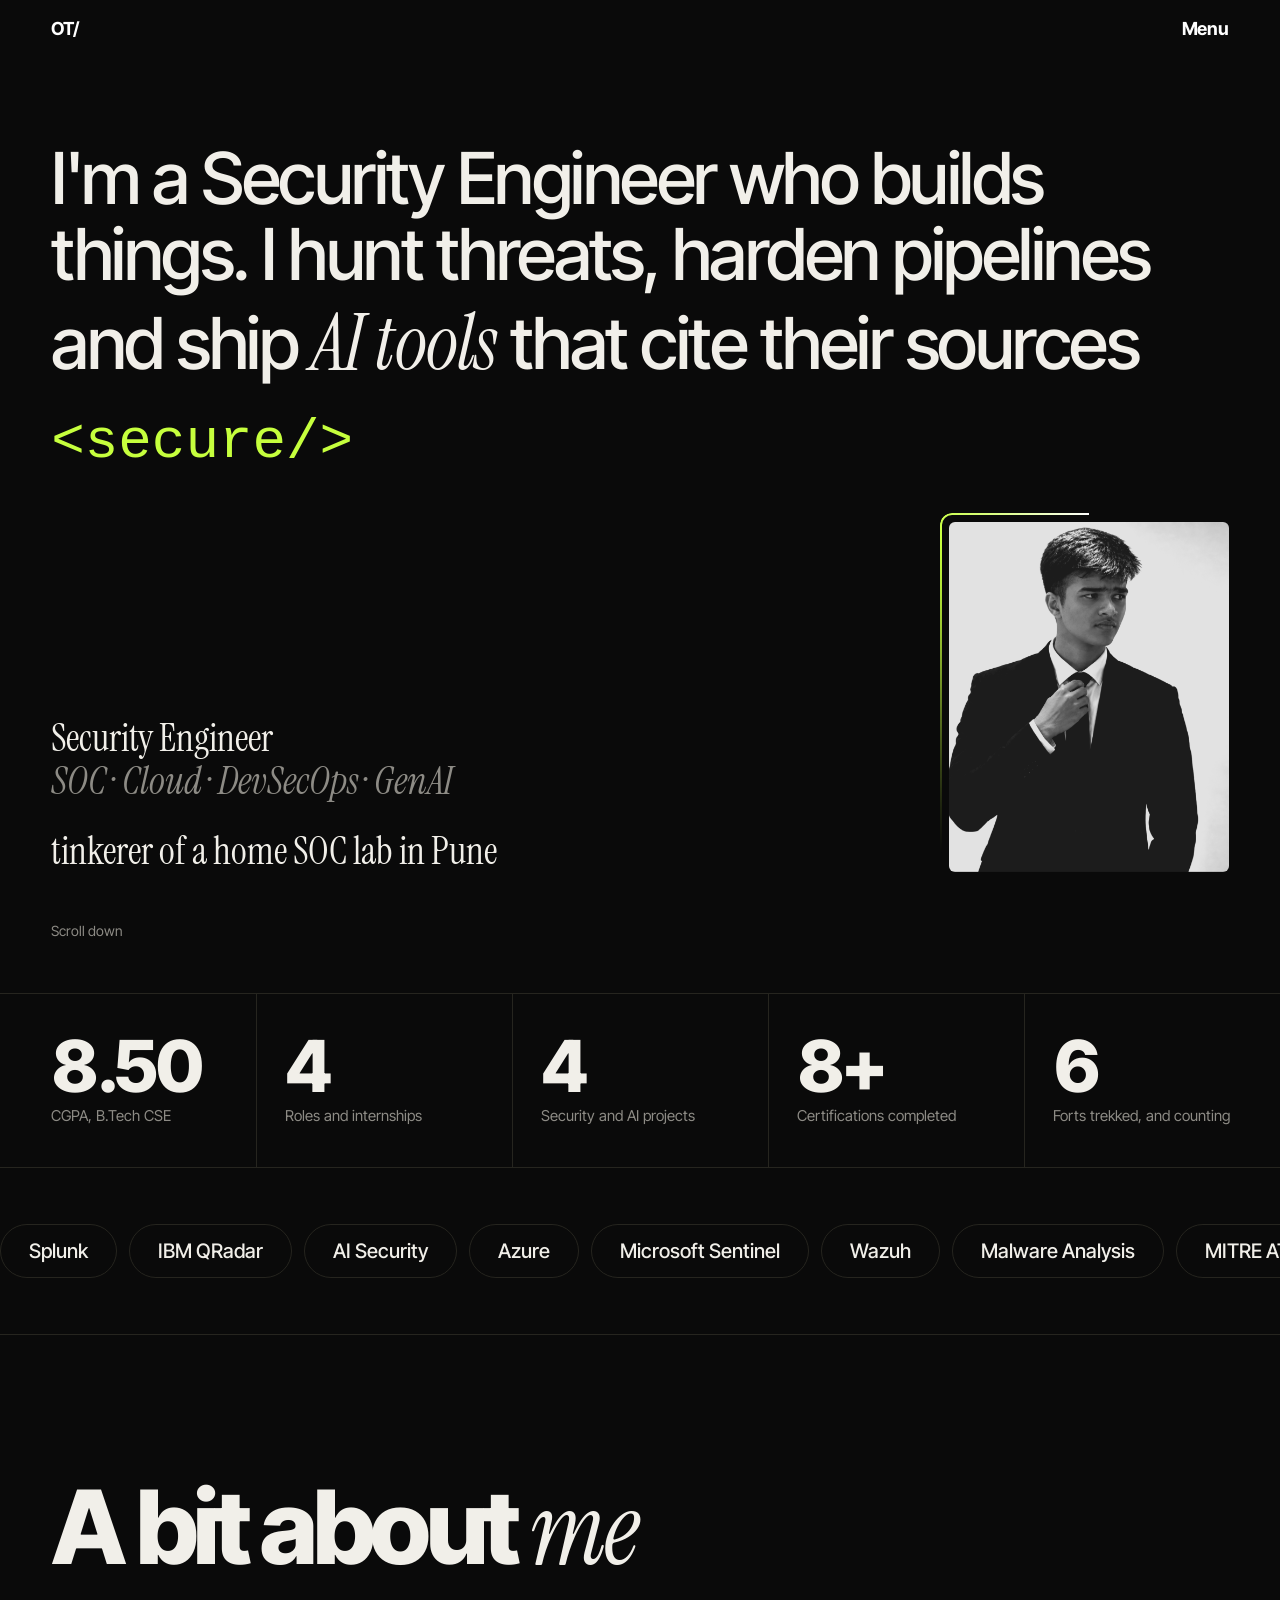
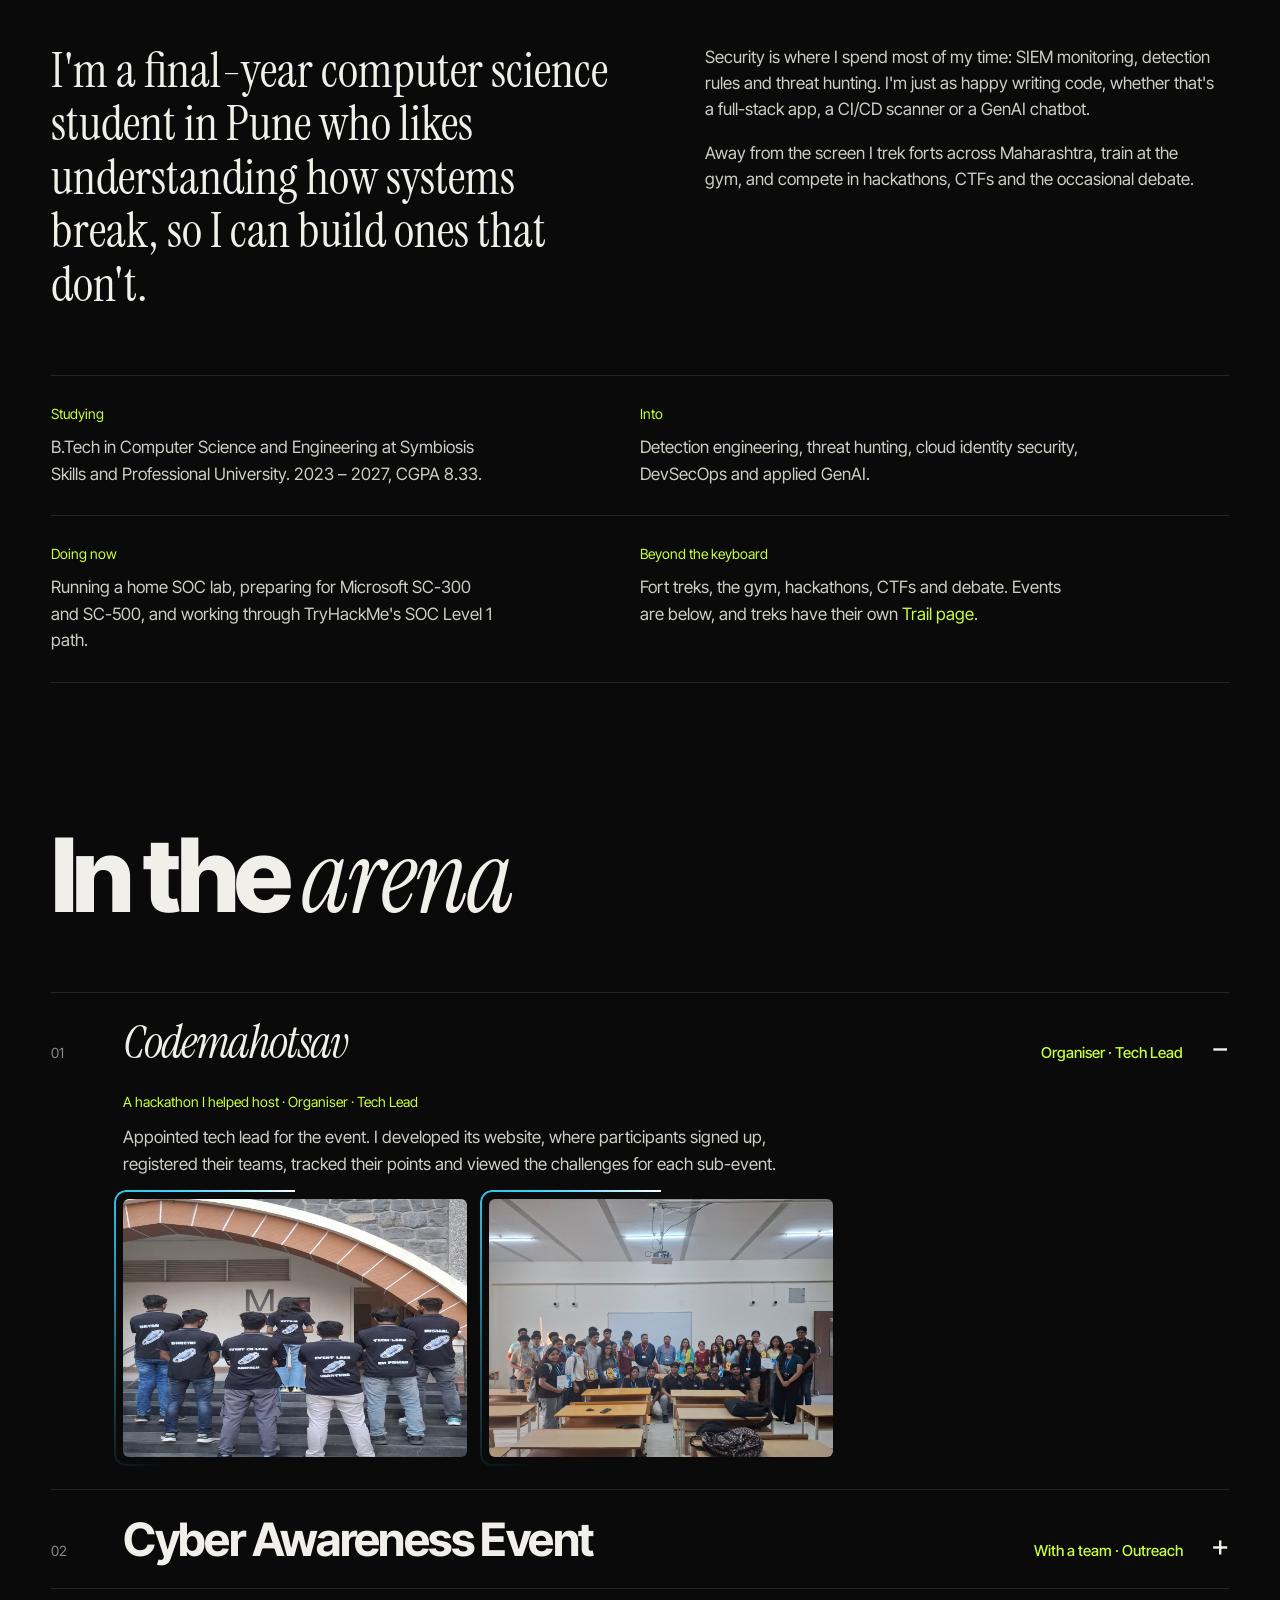
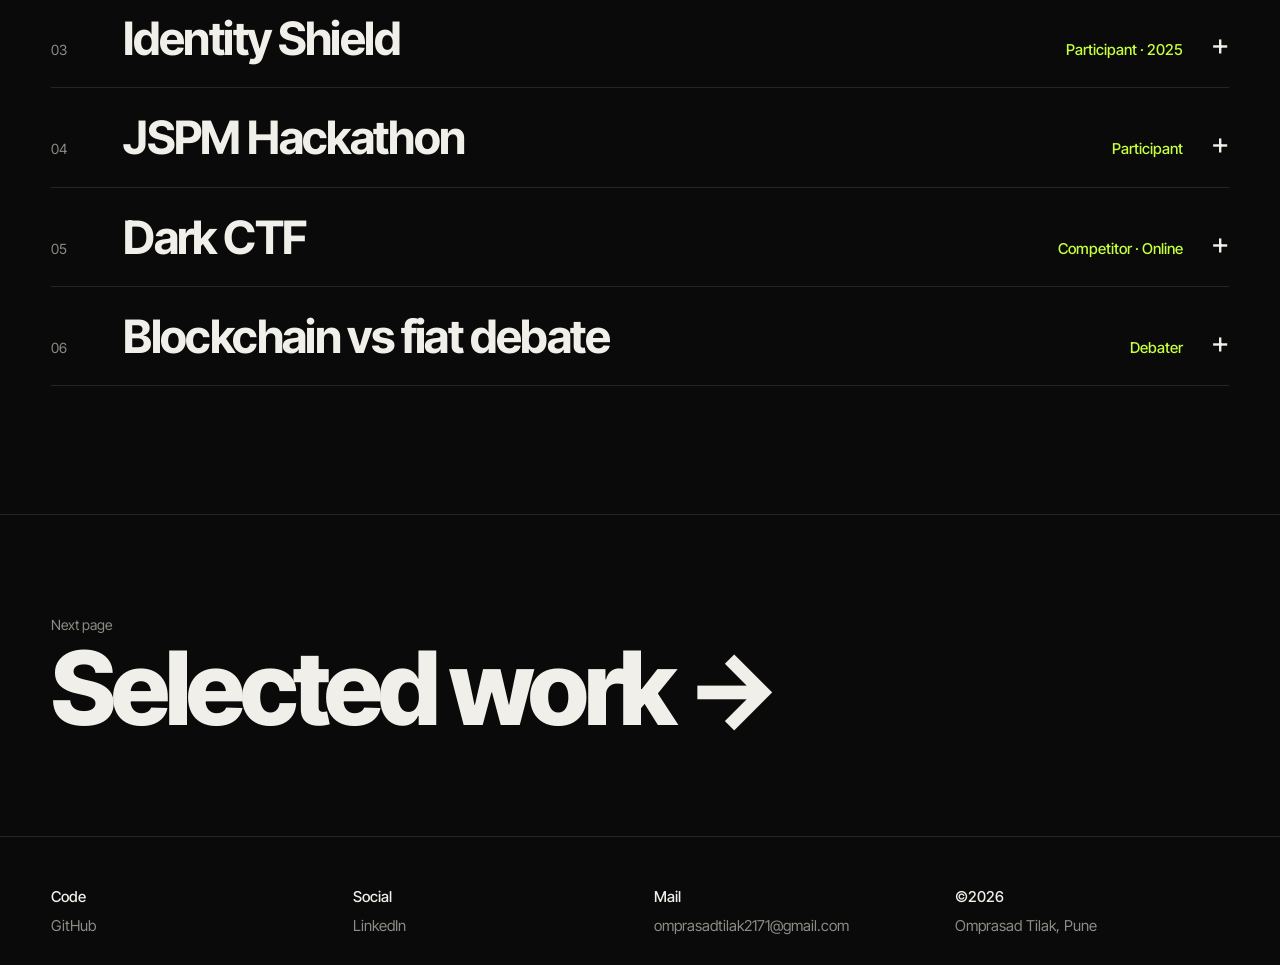
==== index.html @ 8a8e8bef "portfolio" ====
<!DOCTYPE html>
<html lang="en">
<head>
<meta charset="utf-8">
<meta name="viewport" content="width=device-width, initial-scale=1, viewport-fit=cover">
<meta name="theme-color" content="#0a0a0a">
<meta name="description" content="Portfolio of Omprasad Tilak, cybersecurity analyst across SOC, cloud security, DevSecOps and applied AI.">
<title>Omprasad Tilak | Cybersecurity Analyst</title>
<link rel="preconnect" href="https://fonts.googleapis.com">
<link rel="preconnect" href="https://fonts.gstatic.com" crossorigin>
<link href="https://fonts.googleapis.com/css2?family=Inter+Tight:wght@400;500;700;800&family=Instrument+Serif:ital@0;1&display=swap" rel="stylesheet">
<link rel="stylesheet" href="style.css">
<script>(function(){var r=false,s=false;try{var n=performance.getEntriesByType('navigation')[0];r=n?n.type==='reload':!!(performance.navigation&&performance.navigation.type===1)}catch(e){}try{s=sessionStorage.getItem('pre')==='1'}catch(e){}var home=/(^|\/)(index\.html)?$/.test(location.pathname);if(r||(home&&!s))document.documentElement.className+=' show-pre pre-lock'})();</script>
<script>(function(){var d=document.documentElement;if(d.classList.contains('show-pre'))return;try{var n=performance.getEntriesByType('navigation')[0];if(n&&n.type==='navigate')d.className+=' show-pt'}catch(e){}})();</script>
<script>(function(){try{var f=sessionStorage.getItem('intro');sessionStorage.removeItem('intro');if(f==='1'&&document.documentElement.className.indexOf('show-pre')<0&&!matchMedia('(prefers-reduced-motion: reduce)').matches)document.documentElement.className+=' show-intro'}catch(e){}})();</script>
</head>
<body>
<div id="intro" aria-hidden="true"><span>About</span></div>
<div id="pre" aria-hidden="true"><span>Loading portfolio</span><b id="pn">0%</b></div>
<div id="pt" aria-hidden="true"><span style="font-size:min(24vw,330px)">Home</span></div>
<header class="bar">
  <a href="index.html" aria-label="Home">OT/</a>
  <button id="mb" aria-expanded="false" aria-controls="menu">Menu</button>
</header>

<div id="menu" role="dialog" aria-label="Menu">
  <div class="top"><span>/ menu</span><button id="mc">Close</button></div>
  <nav><a href="index.html" aria-current="page">About</a><a href="work.html">Work</a><a href="experience.html">Experience</a><a href="trail.html">Trail</a><a href="certifications.html">Credentials</a><a href="certifications.html#contact">Contact</a></nav>
  <div class="cn">
    <a href="https://in.linkedin.com/in/omprasad-tilak-69430b297" target="_blank" rel="noopener"><small>01</small>LinkedIn</a>
    <a href="https://github.com/omeetilak" target="_blank" rel="noopener"><small>02</small>GitHub</a>
    <a href="mailto:omprasadtilak2171@gmail.com"><small>03</small>Email</a>
  </div>
</div>

<main id="top">
<div class="hero">
    <h1>I'm a Security Engineer who builds things. I hunt threats, harden pipelines and ship <em>AI tools</em> that cite their sources <span class="tag">&lt;secure/&gt;</span></h1>
    <div class="row">
      <div>
        <p>Security Engineer<br><i>SOC · Cloud · DevSecOps · GenAI</i></p>
        <p style="margin-top:28px">tinkerer of a home SOC lab in Pune</p>
      </div>
      <!-- YOUR PHOTO: save as images/portrait.jpg -->
      <div class="ring"><div class="slot portrait" data-hint="Add images/portrait.jpg"><img src="images/portrait.png" alt="Portrait of Omprasad Tilak" onerror="this.remove()"></div></div>
    </div>
    <span class="scroll">Scroll down</span>
  </div>

  <div class="stats">
    <div class="stat"><b data-n="8.5" data-d="2">0</b><span>CGPA, B.Tech CSE</span></div>
    <div class="stat"><b data-n="4">0</b><span>Roles and internships</span></div>
    <div class="stat"><b data-n="4">0</b><span>Security and AI projects</span></div>
    <div class="stat"><b data-n="8" data-s="+">0</b><span>Certifications completed</span></div>
    <div class="stat"><b data-n="6">0</b><span>Forts trekked, and counting</span></div>
  </div>

  <div class="tools" aria-label="Tools I use">
    <div class="track" id="track">
      <span>Splunk</span><span>IBM QRadar</span><span>AI Security</span><span>Azure</span><span>Microsoft Sentinel</span><span>Wazuh</span><span>Malware Analysis</span><span>MITRE ATT&amp;CK</span><span>Wireshark</span><span>Burp Suite</span><span>Docker</span><span>GitHub Actions</span><span>Semgrep</span><span>Trivy</span><span>Entra ID</span><span>Python</span><span>LangChain</span><span>Gemini API</span>
    </div>
  </div>

  <section id="about">
    <div class="sh"><h2>A bit about <i>me</i></h2></div>
    <div class="ab">
      <p class="big">I'm a final-year computer science student in Pune who likes understanding how systems break, so I can build ones that don't.</p>
      <div class="txt">
        <p>Security is where I spend most of my time: SIEM monitoring, detection rules and threat hunting. I'm just as happy writing code, whether that's a full-stack app, a CI/CD scanner or a GenAI chatbot.</p>
        <p>Away from the screen I trek forts across Maharashtra, train at the gym, and compete in hackathons, CTFs and the occasional debate.</p>
      </div>
    </div>
    <div class="facts">
      <div><small>Studying</small><p>B.Tech in Computer Science and Engineering at Symbiosis Skills and Professional University. 2023 – 2027, CGPA 8.33.</p></div>
      <div><small>Into</small><p>Detection engineering, threat hunting, cloud identity security, DevSecOps and applied GenAI.</p></div>
      <div><small>Doing now</small><p>Running a home SOC lab, preparing for Microsoft SC-300 and SC-500, and working through TryHackMe's SOC Level 1 path.</p></div>
      <div><small>Beyond the keyboard</small><p>Fort treks, the gym, hackathons, CTFs and debate. Events are below, and treks have their own <a href="trail.html" style="color:var(--acc)">Trail page</a>.</p></div>
    </div>
  </section>

  <section id="arena" style="padding-top:0">
    <div class="sh"><h2>In the <i>arena</i></h2></div>
    <div class="arena">
      <details open>
        <summary><span class="n">01</span><span class="t">Codemahotsav</span><span class="r">Organiser · Tech Lead</span><span class="pm"></span></summary>
        <div class="body"><div class="when">A hackathon I helped host · Organiser · Tech Lead</div><p>Appointed tech lead for the event. I developed its website, where participants signed up, registered their teams, tracked their points and viewed the challenges for each sub-event.</p>
          <!-- Add your photos as images/codemahotsav-1.jpg and images/codemahotsav-2.jpg. Delete a slot you don't need. -->
          <div class="gal">
            <div class="slot" data-hint="Add images/codemahotsav-1.jpg"><img src="images/codemahotsav-1.jpeg" alt="Codemahotsav photo 1" onerror="this.remove()"></div>
            <div class="slot" data-hint="Add images/codemahotsav-2.jpg"><img src="images/codemahotsav-2.jpeg" alt="Codemahotsav photo 2" onerror="this.remove()"></div>
          </div>
        </div>
      </details>
      <details>
        <summary><span class="n">02</span><span class="t">Cyber Awareness Event</span><span class="r">With a team · Outreach</span><span class="pm"></span></summary>
        <div class="body"><div class="when">SNBP High School, PCMC · With a team · Outreach</div><p>Together with a team, I ran a cyber awareness event for students at SNBP High School in Pimpri-Chinchwad, taking cybersecurity awareness to a school audience.</p>
          <!-- Add your photos as images/cyber-awareness-1.jpg and images/cyber-awareness-2.jpg. Delete a slot you don't need. -->
          <div class="gal">
            <div class="slot" data-hint="Add images/cyber-awareness-1.jpg"><img src="images/cyber-awareness1.jpeg" alt="Cyber Awareness Event photo 1" onerror="this.remove()"></div>
            <div class="slot" data-hint="Add images/cyber-awareness-2.jpg"><img src="images/cyber-awareness2.jpeg" alt="Cyber Awareness Event photo 2" onerror="this.remove()"></div>
          </div>
        </div>
      </details>
      <details>
        <summary><span class="n">03</span><span class="t">Identity Shield</span><span class="r">Participant · 2025</span><span class="pm"></span></summary>
        <div class="body"><div class="when">Hackathon by miniOrange · Participant · 2025</div><p>Took part with my CI/CD Pipeline Security Tool, which was selected for the event.</p>
          <!-- Add your photos as images/identity-shield-1.jpg and images/identity-shield-2.jpg. Delete a slot you don't need. -->
          <div class="gal">
            <div class="slot" data-hint="Add images/identity-shield-1.jpg"><img src="images/identity-shield-1.jpeg" alt="Identity Shield photo 1" onerror="this.remove()"></div>
            <div class="slot" data-hint="Add images/identity-shield-2.jpg"><img src="images/identity-shield-2.jpeg" alt="Identity Shield photo 2" onerror="this.remove()"></div>
          </div>
        </div>
      </details>
      <details>
        <summary><span class="n">04</span><span class="t">JSPM Hackathon</span><span class="r">Participant</span><span class="pm"></span></summary>
        <div class="body"><div class="when">Team build · Participant</div><p>Built and pitched a working solution under time pressure alongside other teams.</p>
          <!-- Add your photos as images/jspm-1.jpg and images/jspm-2.jpg. Delete a slot you don't need. -->
          <div class="gal">
            <div class="slot" data-hint="Add images/jspm-1.jpg"><img src="images/jspm-1.jpeg" alt="JSPM Hackathon photo 1" onerror="this.remove()"></div>
            <div class="slot" data-hint="Add images/jspm-2.jpg"><img src="images/jspm-2.jpeg" alt="JSPM Hackathon photo 2" onerror="this.remove()"></div>
          </div>
        </div>
      </details>
      <details>
        <summary><span class="n">05</span><span class="t">Dark CTF</span><span class="r">Competitor · Online</span><span class="pm"></span></summary>
        <div class="body"><div class="when">And other online CTFs · Competitor · Online</div><p>Capture-the-flag practice that sharpens the same instincts I use in the SOC: reading evidence, forming a hypothesis, proving it.</p>
          <!-- Add your photos as images/dark-ctf-1.jpg and images/dark-ctf-2.jpg. Delete a slot you don't need. -->
          <div class="gal">
            <div class="slot" data-hint="Add images/dark-ctf-1.jpg"><img src="images/dark-ctf-1.jfif" alt="Dark CTF photo 1" onerror="this.remove()"></div>
            <div class="slot" data-hint="Add images/dark-ctf-2.jpg"><img src="images/dark-ctf-2.png" alt="Dark CTF photo 2" onerror="this.remove()"></div>
          </div>
        </div>
      </details>
      <details>
        <summary><span class="n">06</span><span class="t">Blockchain vs fiat debate</span><span class="r">Debater</span><span class="pm"></span></summary>
        <div class="body"><div class="when">Debate competition · Debater</div><p>Argued the case on blockchain-based currency against fiat, which meant digging into how trust, control and security work in both systems.</p>
          <!-- Add your photos as images/debate-1.jpg and images/debate-2.jpg. Delete a slot you don't need. -->
          <div class="gal">
            <div class="slot" data-hint="Add images/debate-1.jpg"><img src="images/debate-1.jpeg" alt="Blockchain vs fiat debate photo 1" onerror="this.remove()"></div>
            <div class="slot" data-hint="Add images/debate-2.jpg"><img src="images/debate-2.jpeg" alt="Blockchain vs fiat debate photo 2" onerror="this.remove()"></div>
          </div>
        </div>
      </details>
    </div>
  </section>
  <a class="next" href="work.html"><small>Next page</small><b>Selected work &rarr;</b></a>
</main>

<footer>
  <div><b>Code</b><a href="https://github.com/omeetilak" target="_blank" rel="noopener">GitHub</a></div>
  <div><b>Social</b><a href="https://in.linkedin.com/in/omprasad-tilak-69430b297" target="_blank" rel="noopener">LinkedIn</a></div>
  <div><b>Mail</b><a href="mailto:omprasadtilak2171@gmail.com">omprasadtilak2171@gmail.com</a></div>
  <div><b>&copy;2026</b>Omprasad Tilak, Pune</div>
</footer>
<script src="main.js"></script>
</body>
</html>
---- style.css ----
:root{color-scheme:dark;--bg:#0a0a0a;--fg:#f1efe9;--mute:#8d8b85;--line:#26251f;--acc:#c6ff3d;
--sans:'Inter Tight',system-ui,sans-serif;--serif:'Instrument Serif',Georgia,serif;--pad:clamp(20px,4vw,56px)}
*{box-sizing:border-box;margin:0;padding:0}
html{scroll-behavior:smooth}
body{background:var(--bg);color:var(--fg);font:400 17px/1.55 var(--sans);-webkit-font-smoothing:antialiased;overflow-x:hidden}
a{color:inherit;text-decoration:none}
a:focus-visible,button:focus-visible,summary:focus-visible{outline:2px solid var(--acc);outline-offset:4px}
::selection{background:var(--acc);color:#0a0a0a}
body.lock{overflow:hidden}
/* preloader: the one orchestrated moment */
#pre{position:fixed;inset:0;z-index:100;background:var(--bg);display:flex;align-items:flex-end;justify-content:space-between;padding:var(--pad);transition:transform .9s cubic-bezier(.76,0,.24,1)}
#pre.done{transform:translateY(-100%)}
#pre b{font:800 clamp(80px,22vw,260px)/.8 var(--sans);letter-spacing:-.06em}
#pre span{color:var(--mute)}
/* top bar + menu */
.bar{position:fixed;top:0;left:0;right:0;z-index:50;display:flex;justify-content:space-between;align-items:center;padding:calc(env(safe-area-inset-top,0px) + 18px) var(--pad) 18px;mix-blend-mode:difference;color:#fff}
.bar a,.bar button{font:700 18px var(--sans);letter-spacing:-.01em;background:none;border:0;color:inherit;cursor:pointer}
#menu{position:fixed;inset:0;z-index:60;background:var(--acc);color:#0a0a0a;padding:calc(env(safe-area-inset-top,0px) + 18px) var(--pad) var(--pad);display:flex;flex-direction:column;justify-content:space-between;transform:translateY(-100%);transition:transform .6s cubic-bezier(.76,0,.24,1);visibility:hidden}
#menu.open{transform:none;visibility:visible}
#menu .top{display:flex;justify-content:space-between;font:700 18px var(--sans)}
#menu button{font:inherit;background:none;border:0;color:inherit;cursor:pointer}
#menu nav a{display:block;font:800 clamp(40px,9vh,130px)/.98 var(--sans);letter-spacing:-.045em}
#menu nav a:hover{font-family:var(--serif);font-style:italic;font-weight:400}
#menu .cn{display:grid;grid-template-columns:repeat(auto-fit,minmax(140px,1fr));gap:6px 24px;font:500 16px var(--sans)}
#menu .cn a:hover{text-decoration:underline}
#menu .cn small{display:block;font-size:13px;opacity:.6}
/* hero */
.hero{min-height:100vh;min-height:100svh;padding:140px var(--pad) var(--pad);display:flex;flex-direction:column;justify-content:space-between;gap:48px}
.hero h1{font:500 clamp(30px,5.6vw,78px)/1.06 var(--sans);letter-spacing:-.035em;max-width:17em}
.hero h1 em{font:400 italic 1.08em var(--serif);letter-spacing:-.01em}
.tag{font:500 .78em ui-monospace,SFMono-Regular,Menlo,monospace;color:var(--acc);letter-spacing:0}
.hero .row{display:flex;justify-content:space-between;align-items:flex-end;gap:32px;flex-wrap:wrap}
.hero .row p{font:400 clamp(22px,3vw,40px)/1.1 var(--serif);max-width:12em}
.hero .row p i{color:var(--mute)}
.scroll{color:var(--mute);font-size:14px}
/* image slots */
.slot{position:relative;background:repeating-linear-gradient(135deg,#141412 0 14px,#101010 14px 28px);overflow:hidden;border-radius:2px}
.slot::after{content:attr(data-hint);position:absolute;inset:0;display:grid;place-items:center;text-align:center;padding:12px;color:var(--mute);font:500 13px ui-monospace,Menlo,monospace}
.slot img{position:absolute;inset:0;width:100%;height:100%;object-fit:cover;z-index:1;transition:transform .8s cubic-bezier(.2,.7,.2,1)}
a:hover .slot img{transform:scale(1.04)}
.portrait{aspect-ratio:4/5;width:min(280px,60vw)}
/* stats */
.stats{display:grid;grid-template-columns:repeat(auto-fit,minmax(160px,1fr));border-top:1px solid var(--line);border-bottom:1px solid var(--line)}
.stat{padding:40px var(--pad);border-left:1px solid var(--line)}
.stat:first-child{border-left:0}
.stat b{display:block;font:800 clamp(56px,8vw,112px)/.9 var(--sans);letter-spacing:-.05em}
.stat span{color:var(--mute);font-size:15px}
/* tools */
.tools{padding:56px 0;overflow:hidden;border-bottom:1px solid var(--line)}
.track{display:flex;gap:12px;width:max-content;animation:slide 40s linear infinite}
.tools:hover .track{animation-play-state:paused}
.track span{padding:14px 28px;border:1px solid var(--line);border-radius:99px;font:500 20px var(--sans);transition:.25s;white-space:nowrap}
.track span:hover{background:var(--fg);color:var(--bg);border-color:var(--fg)}
@keyframes slide{to{transform:translateX(-50%)}}
/* sections */
section{padding:clamp(72px,10vw,140px) var(--pad)}
.sh{display:flex;justify-content:space-between;align-items:baseline;margin-bottom:48px;gap:20px}
.sh h2{font:800 clamp(44px,8vw,120px)/.92 var(--sans);letter-spacing:-.05em}
.sh h2 i{font:400 italic 1em var(--serif);letter-spacing:-.02em}
.sh a{color:var(--mute);border-bottom:1px solid var(--line)}
.sh a:hover{color:var(--acc)}
.work{display:grid;grid-template-columns:repeat(2,1fr);gap:56px 28px}
.work .slot{aspect-ratio:4/3;margin-bottom:16px}
.work>*{display:block}
.work>*:nth-child(even){margin-top:80px}
.vl{display:flex;flex-wrap:wrap;gap:10px 22px;margin-top:16px;font:500 15px var(--sans)}
.vl a{border-bottom:1px solid var(--line);padding-bottom:2px;transition:.2s}
.vl a:first-child{color:var(--acc);border-color:var(--acc)}
.vl a:hover{color:var(--fg);border-color:var(--fg)}
.meta{display:flex;justify-content:space-between;gap:16px;align-items:baseline;border-top:1px solid var(--line);padding-top:14px}
.meta h3{font:700 clamp(22px,2.4vw,32px)/1.1 var(--sans);letter-spacing:-.02em}
.meta span{color:var(--mute);font-size:14px;text-align:right;white-space:nowrap}
.work p{color:var(--mute);margin-top:8px;max-width:30em;font-size:16px}
/* experience accordion */
details{border-top:1px solid var(--line)}
details:last-child{border-bottom:1px solid var(--line)}
summary{list-style:none;cursor:pointer;display:grid;grid-template-columns:56px 1fr auto auto;gap:16px;align-items:baseline;padding:26px 0}
summary::-webkit-details-marker{display:none}
summary .n{color:var(--mute);font-size:14px}
summary .t{font:700 clamp(26px,4.2vw,56px)/1 var(--sans);letter-spacing:-.035em;transition:color .2s}
summary:hover .t{color:var(--acc)}
summary .r{color:var(--mute);font-size:15px}
summary .pm{font:400 30px/1 var(--sans);width:30px;text-align:right}
summary .pm:before{content:"+"}
details[open] summary .pm:before{content:"\2212"}
details[open] summary .t{font-family:var(--serif);font-style:italic;font-weight:400}
.body{padding:0 0 32px 72px;max-width:46em;color:#cfcdc6}
.body ul{padding-left:1.1em}
.body li{margin-bottom:.5em}
.body li::marker{color:var(--acc)}
.body .when{color:var(--mute);font-size:14px;margin-bottom:12px}
/* arena */
.arena{border-bottom:0}
.arena>div{display:grid;grid-template-columns:140px minmax(0,1.1fr) minmax(0,1.4fr);gap:12px 32px;padding:30px 0;border-bottom:1px solid var(--line);align-items:baseline}
.arena small{color:var(--acc);font-size:14px}
.arena h3{font:700 clamp(24px,2.6vw,34px)/1.1 var(--sans);letter-spacing:-.025em}
.arena h3 em{display:block;font:400 italic 20px var(--serif);color:var(--mute);margin-top:6px;letter-spacing:0}
.arena p{color:#cfcdc6;font-size:17px}
.arena .hi h3{color:var(--acc)}
/* trail */
.trail-intro{max-width:30em;font:400 clamp(24px,3vw,40px)/1.15 var(--serif);margin-bottom:48px}
.trail-intro i{color:var(--acc)}
.trail{display:grid;grid-template-columns:repeat(3,1fr);gap:20px}
.trail figure .slot{aspect-ratio:3/4}
.trail figcaption{display:flex;justify-content:space-between;gap:12px;padding-top:12px;font:700 20px var(--sans);letter-spacing:-.02em}
.trail figcaption span{color:var(--mute);font:400 14px var(--sans)}
.life{display:grid;grid-template-columns:repeat(2,1fr);gap:20px;margin-top:56px;border-top:1px solid var(--line);padding-top:28px}
.life p{color:var(--mute);max-width:28em}
.life b{display:block;color:var(--fg);font:700 22px var(--sans);letter-spacing:-.02em;margin-bottom:4px}
/* creds */
.creds{display:grid;grid-template-columns:repeat(3,1fr);gap:40px}
.creds h3{font:700 15px var(--sans);color:var(--acc);margin-bottom:12px}
.creds li{list-style:none;padding:10px 0;border-top:1px solid var(--line)}
.creds small{display:block;color:var(--mute);font-size:14px}
.edu{margin-top:72px;font:400 clamp(26px,3.6vw,48px)/1.1 var(--serif)}
.edu span{display:block;margin-top:10px;font:400 16px var(--sans);color:var(--mute)}
/* contact */
.contact{text-align:center;border-top:1px solid var(--line)}
.contact h2{font:800 clamp(48px,10vw,150px)/.9 var(--sans);letter-spacing:-.055em;margin-bottom:40px}
.contact h2 i{font:400 italic 1em var(--serif)}
.btns{display:flex;gap:14px;justify-content:center;flex-wrap:wrap}
.btn{padding:18px 34px;border-radius:99px;font:700 18px var(--sans);border:1px solid var(--fg);transition:.25s}
.btn.p{background:var(--fg);color:var(--bg)}
.btn:hover{background:var(--acc);border-color:var(--acc);color:#0a0a0a}
footer{padding:48px var(--pad) calc(env(safe-area-inset-bottom,0px) + 32px);display:grid;grid-template-columns:repeat(auto-fit,minmax(160px,1fr));gap:28px;border-top:1px solid var(--line);color:var(--mute);font-size:15px}
footer b{display:block;color:var(--fg);font-weight:500;margin-bottom:6px}
footer a{display:block}
footer a:hover{color:var(--acc)}
@media(max-width:760px){
  .work{grid-template-columns:1fr}.work>*:nth-child(even){margin-top:0}
  .creds{grid-template-columns:1fr}
  .arena>div{grid-template-columns:1fr;gap:8px;padding:26px 0}
  .trail{grid-template-columns:repeat(2,1fr);gap:14px}.trail figcaption{flex-direction:column;font-size:17px}
  .life{grid-template-columns:1fr}
  summary{grid-template-columns:34px 1fr 30px}summary .r{display:none}
  .body{padding-left:0}
  .stat{border-left:0;border-top:1px solid var(--line)}.stat:first-child{border-top:0}
}
@media(prefers-reduced-motion:reduce){html{scroll-behavior:auto}.track{animation:none}#pre{transition:none}#menu{transition:none}}
main.inner>section:first-child{padding-top:clamp(130px,16vw,190px)}
.ab{display:grid;grid-template-columns:1.1fr 1fr;gap:clamp(32px,6vw,96px);margin-bottom:64px}
.ab .big{font:400 clamp(28px,3.8vw,52px)/1.1 var(--serif)}
.ab .txt p{color:#cfcdc6;margin-bottom:1em;max-width:30em}
.facts{display:grid;grid-template-columns:repeat(2,1fr);border-top:1px solid var(--line)}
.facts>div{padding:24px 32px 28px 0;border-bottom:1px solid var(--line)}
.facts small{color:var(--acc);font-size:14px}
.facts p{margin-top:8px;color:#cfcdc6;max-width:26em}
.next{display:block;padding:clamp(48px,8vw,96px) var(--pad);border-top:1px solid var(--line)}
.next small{color:var(--mute);font-size:14px}
.next b{display:block;font:800 clamp(40px,8vw,110px)/1 var(--sans);letter-spacing:-.05em;transition:.25s}
.next:hover b{font-family:var(--serif);font-style:italic;font-weight:400;color:var(--acc)}
#menu nav a[aria-current]{font-family:var(--serif);font-style:italic;font-weight:400}
@keyframes in{from{opacity:0}}
body{animation:in .6s both}
@media(max-width:760px){.ab,.facts{grid-template-columns:1fr}}
@media(prefers-reduced-motion:reduce){body{animation:none}}

.arena summary .t{font-size:clamp(24px,3.6vw,46px)}
.arena .body p{margin-bottom:0}
.gal{display:grid;grid-template-columns:repeat(2,1fr);gap:14px;margin-top:22px;max-width:46em}
.gal .slot{aspect-ratio:4/3}

.trail figure.latest{grid-column:1/-1}
.trail figure.latest .slot{aspect-ratio:16/7}
@media(max-width:760px){.trail figure.latest .slot{aspect-ratio:4/3}}

/* stats: keep numbers inside their boxes */
.stat{padding:40px 20px 40px 28px;min-width:0}
.stat:first-child{padding-left:var(--pad)}
.stat b{font-size:clamp(48px,5.6vw,92px);font-variant-numeric:tabular-nums;white-space:nowrap}
.stat span{display:block;margin-top:8px;line-height:1.35}
@media(min-width:761px) and (max-width:1000px){
  .stats{grid-template-columns:repeat(2,1fr)}
  .stat,.stat:first-child{padding-left:var(--pad)}
  .stat:nth-child(odd){border-left:0}
  .stat:nth-child(n+3){border-top:1px solid var(--line)}
  .stat:last-child{grid-column:1/-1}
}
@media(max-width:760px){.stat,.stat:first-child{padding-left:var(--pad)}}

/* arena: role labels in theme green */
.arena summary .r{color:var(--acc);font-weight:500}
.arena .body .when{color:var(--acc)}

/* loader shows on refresh, and on first visit to home */
#pre{display:none}
html.show-pre #pre{display:flex}
html.pre-lock,html.pre-lock body{overflow:hidden}

/* sticker look: thick white die-cut edge with a soft lift shadow */
.slot{
  border-radius:18px;
  box-shadow:0 0 0 5px #fff,0 14px 30px -6px rgba(0,0,0,.65),0 3px 8px rgba(0,0,0,.4);
  transition:transform .35s cubic-bezier(.2,.7,.2,1),box-shadow .35s;
}
.slot::before{content:"";position:absolute;inset:0;z-index:2;border-radius:inherit;pointer-events:none;
  background:linear-gradient(115deg,rgba(255,255,255,.14) 0%,transparent 38%)}
.work a:hover .slot,.work>div:hover .slot,.trail figure:hover .slot,.gal .slot:hover,.portrait:hover{
  transform:translateY(-4px) rotate(-1deg);
  box-shadow:0 0 0 5px #fff,0 22px 38px -8px rgba(0,0,0,.75),0 4px 10px rgba(0,0,0,.45);
}
.gal{gap:22px}
.trail{gap:28px 24px}
.work{gap:64px 32px}
@media(prefers-reduced-motion:reduce){.slot{transition:none}.work a:hover .slot,.work>div:hover .slot,.trail figure:hover .slot,.gal .slot:hover,.portrait:hover{transform:none}}

/* portrait: neon line travelling around the sticker edge */
@property --a{syntax:"<angle>";initial-value:0deg;inherits:false}
.ring{position:relative;width:min(280px,60vw);transition:transform .35s cubic-bezier(.2,.7,.2,1)}
.ring .portrait{width:100%}
.ring::before{content:"";position:absolute;inset:-12px;border-radius:30px;padding:3px;pointer-events:none;
  background:conic-gradient(from var(--a),transparent 0 62%,var(--acc) 88%,#fff 100%);
  -webkit-mask:linear-gradient(#000 0 0) content-box,linear-gradient(#000 0 0);-webkit-mask-composite:xor;
  mask:linear-gradient(#000 0 0) content-box,linear-gradient(#000 0 0);mask-composite:exclude;
  animation:orbit 3.2s linear infinite}
@keyframes orbit{to{--a:360deg}}
.ring:hover{transform:translateY(-4px) rotate(-1deg)}
.ring .portrait:hover{transform:none;box-shadow:0 0 0 5px #fff,0 14px 30px -6px rgba(0,0,0,.65),0 3px 8px rgba(0,0,0,.4)}
@media(prefers-reduced-motion:reduce){.ring::before{animation:none}.ring:hover{transform:none}}

/* portrait: plain image, no sticker edge. Only the moving line stays */
.ring .portrait,.ring .portrait:hover{box-shadow:none;border-radius:6px;transform:none}
.ring .portrait::before{display:none}
.ring::before{inset:-9px;border-radius:12px;padding:2px}
.ring:hover{transform:none}

/* all image frames: plain images with a moving line (no sticker look) */
.slot{overflow:visible;border-radius:6px;box-shadow:none;transform:none;--lc:#38d5ff}
.trail .slot{--lc:#ff3131}
.slot img{border-radius:6px}
.slot::before{content:"";position:absolute;inset:-9px;z-index:2;border-radius:12px;padding:2px;pointer-events:none;
  background:conic-gradient(from var(--a),transparent 0 62%,var(--lc) 88%,#fff 100%);
  -webkit-mask:linear-gradient(#000 0 0) content-box,linear-gradient(#000 0 0);-webkit-mask-composite:xor;
  mask:linear-gradient(#000 0 0) content-box,linear-gradient(#000 0 0);mask-composite:exclude;
  animation:orbit 3.2s linear infinite}
.work a:hover .slot,.work>div:hover .slot,.trail figure:hover .slot,.gal .slot:hover,.portrait:hover{transform:none;box-shadow:none}
a:hover .slot img{transform:none}
.trail{gap:30px 32px}
@media(prefers-reduced-motion:reduce){.slot::before{animation:none}}

/* page-title intro: outlined word zooms out, then the page lands */
#intro{position:fixed;inset:0;z-index:90;display:none;place-items:center;background:var(--bg);pointer-events:none}
html.show-intro #intro{display:grid;animation:introOut .5s ease 1.05s both}
#intro span{font:800 clamp(56px,15vw,210px)/1 var(--sans);letter-spacing:-.05em;color:transparent;-webkit-text-stroke:2px rgba(241,239,233,.75);
  animation:introWord 1.15s cubic-bezier(.16,.8,.2,1) both}
@keyframes introWord{from{transform:scale(3);opacity:0;filter:blur(10px)}to{transform:scale(1);opacity:1;filter:blur(0)}}
@keyframes introOut{to{opacity:0;transform:scale(1.04);visibility:hidden}}

/* page title card: see-through word zooms out, then lands on the page */
#pt{display:none}
html.show-pt #pt{display:grid;position:fixed;inset:0;z-index:90;place-items:center;background:var(--bg);pointer-events:none;animation:ptout .45s ease .95s forwards}
#pt span{font:800 100px/1 var(--sans);letter-spacing:-.06em;color:transparent;-webkit-text-stroke:2px rgba(241,239,233,.5);animation:ptz 1.3s cubic-bezier(.16,1,.3,1) both}
@keyframes ptz{
  from{transform:scale(3.4);opacity:0;-webkit-text-stroke-color:rgba(241,239,233,.15)}
  40%{opacity:1}
  to{transform:scale(1);opacity:1;-webkit-text-stroke-color:#c6ff3d}
}
@keyframes ptout{to{opacity:0;visibility:hidden}}
@media(prefers-reduced-motion:reduce){html.show-pt #pt{display:none}}

/* images: fixed frames, the image fits the frame (the frame never resizes to the image) */
.slot:has(img)::after{display:none}
.slot img{position:absolute;inset:0;width:100%;height:100%;display:block;object-fit:contain}
.work .slot,.work .slot:has(img){aspect-ratio:16/10}
.gal .slot,.gal .slot:has(img){aspect-ratio:4/3}
.work .slot:has(img),.gal .slot:has(img){background:#0f0f0e}
.trail{align-items:start}
.trail figure .slot,.trail figure .slot:has(img){aspect-ratio:3/4}
.trail .slot img{object-fit:cover}
.trail figure.latest{grid-column:1/-1;max-width:none;width:100%}
.trail figure.latest .slot,.trail figure.latest .slot:has(img){aspect-ratio:21/9}
.trail figure.latest .slot img{object-position:center 40%}
@media(max-width:760px){.trail figure.latest .slot,.trail figure.latest .slot:has(img){aspect-ratio:4/3}}
.ring .portrait,.ring .portrait:has(img){aspect-ratio:4/5}
.ring .portrait img{object-fit:cover}
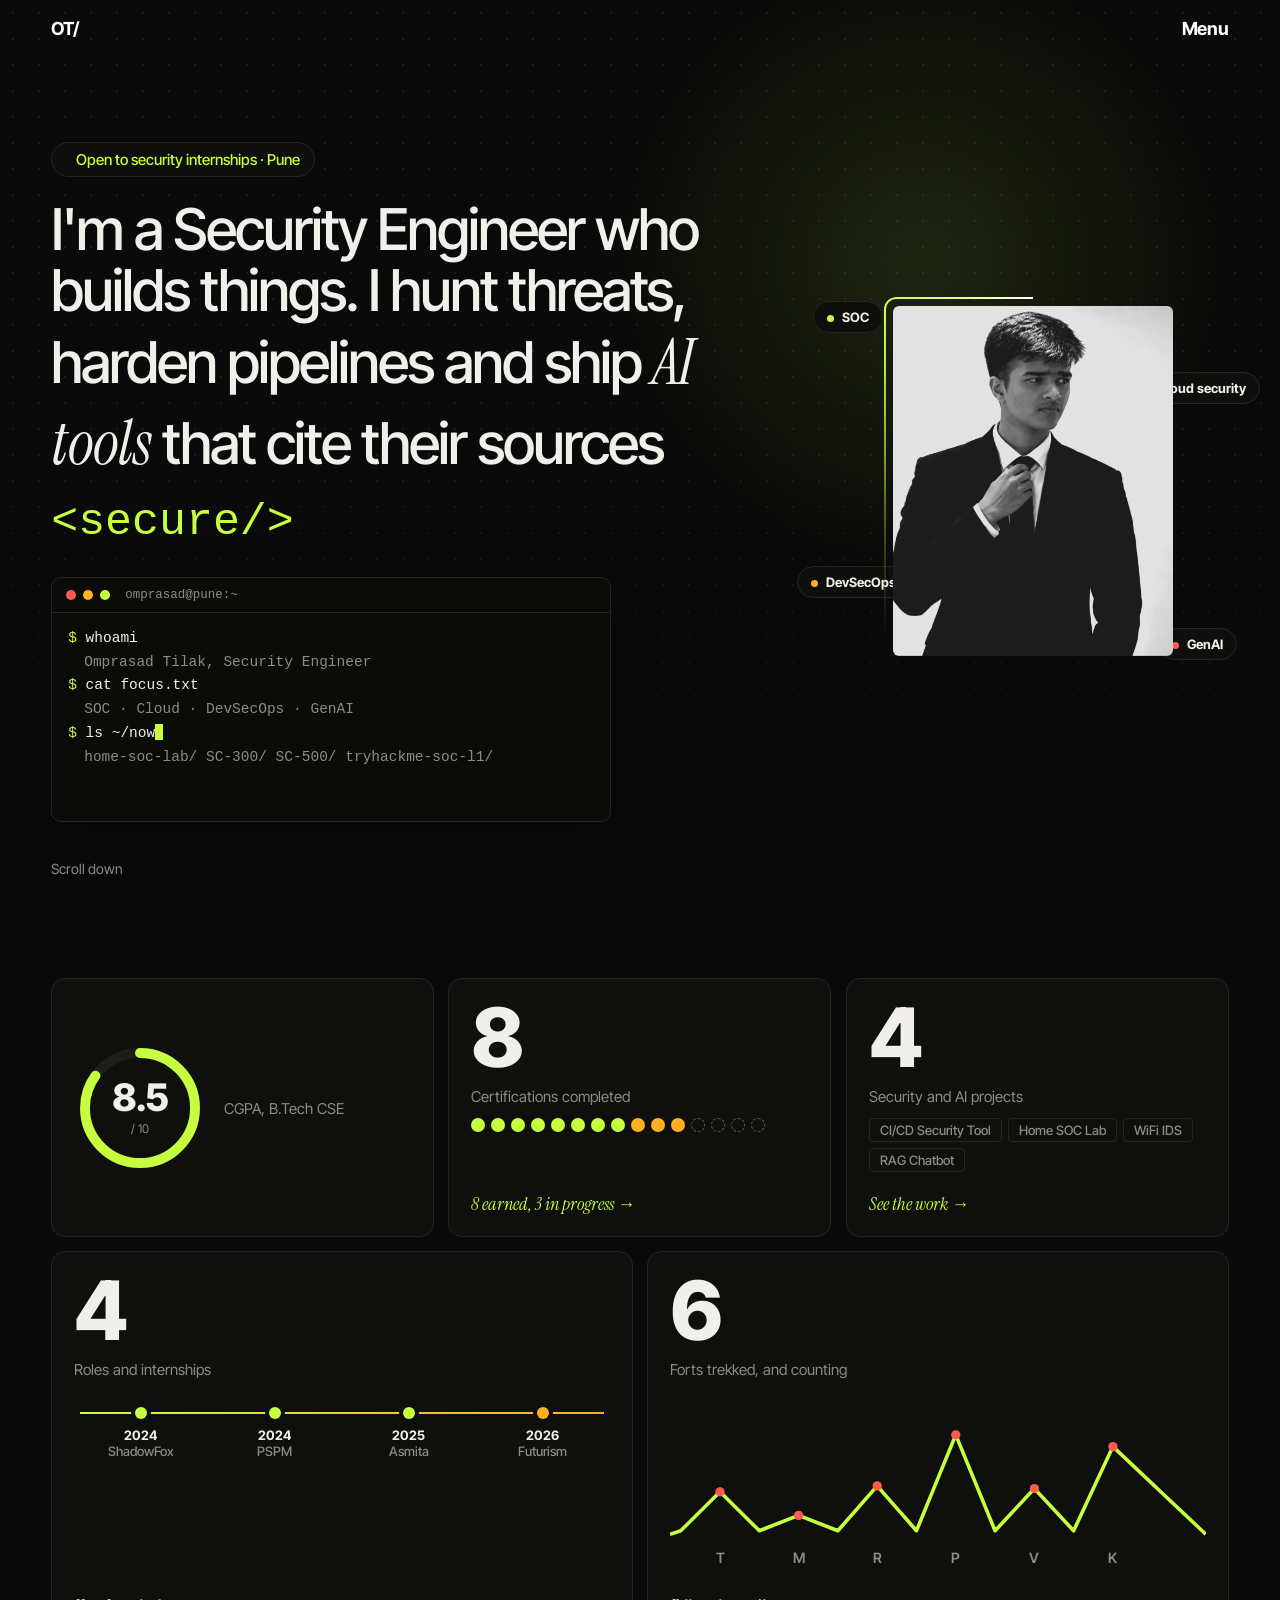
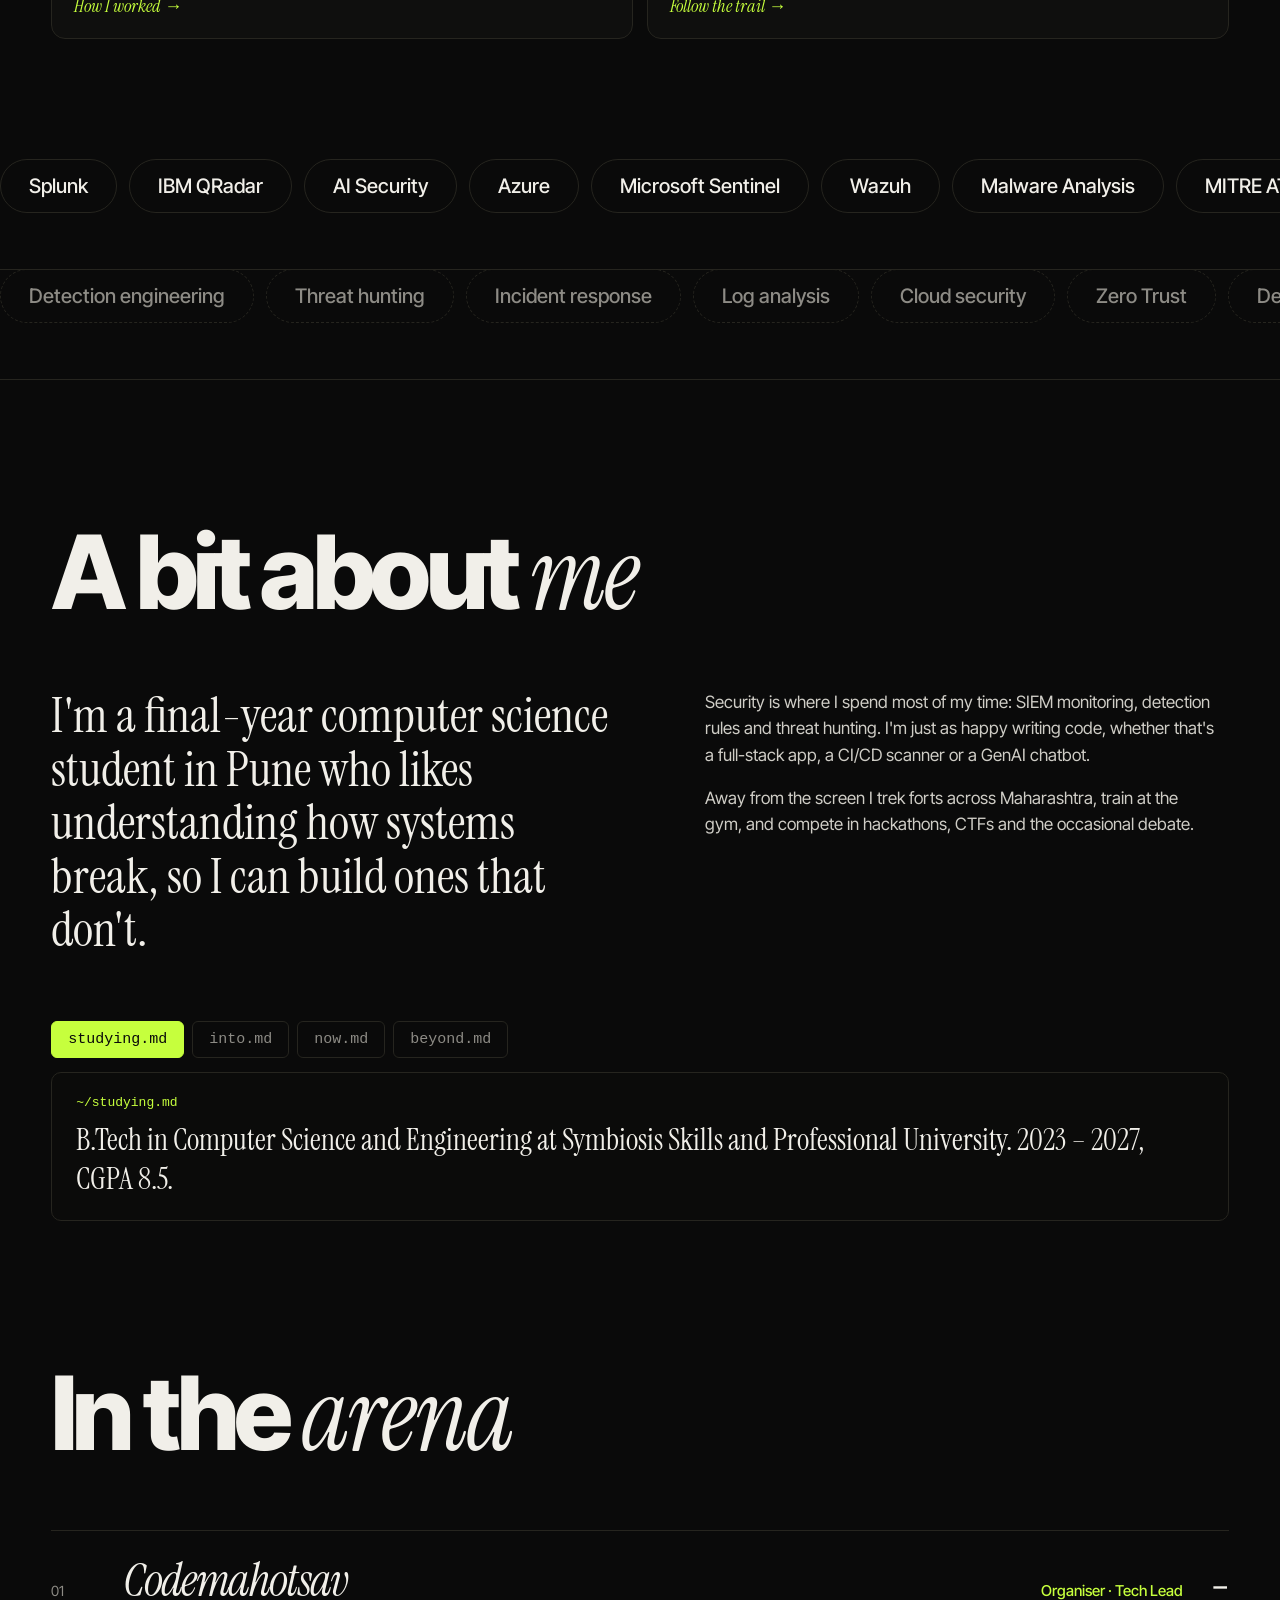
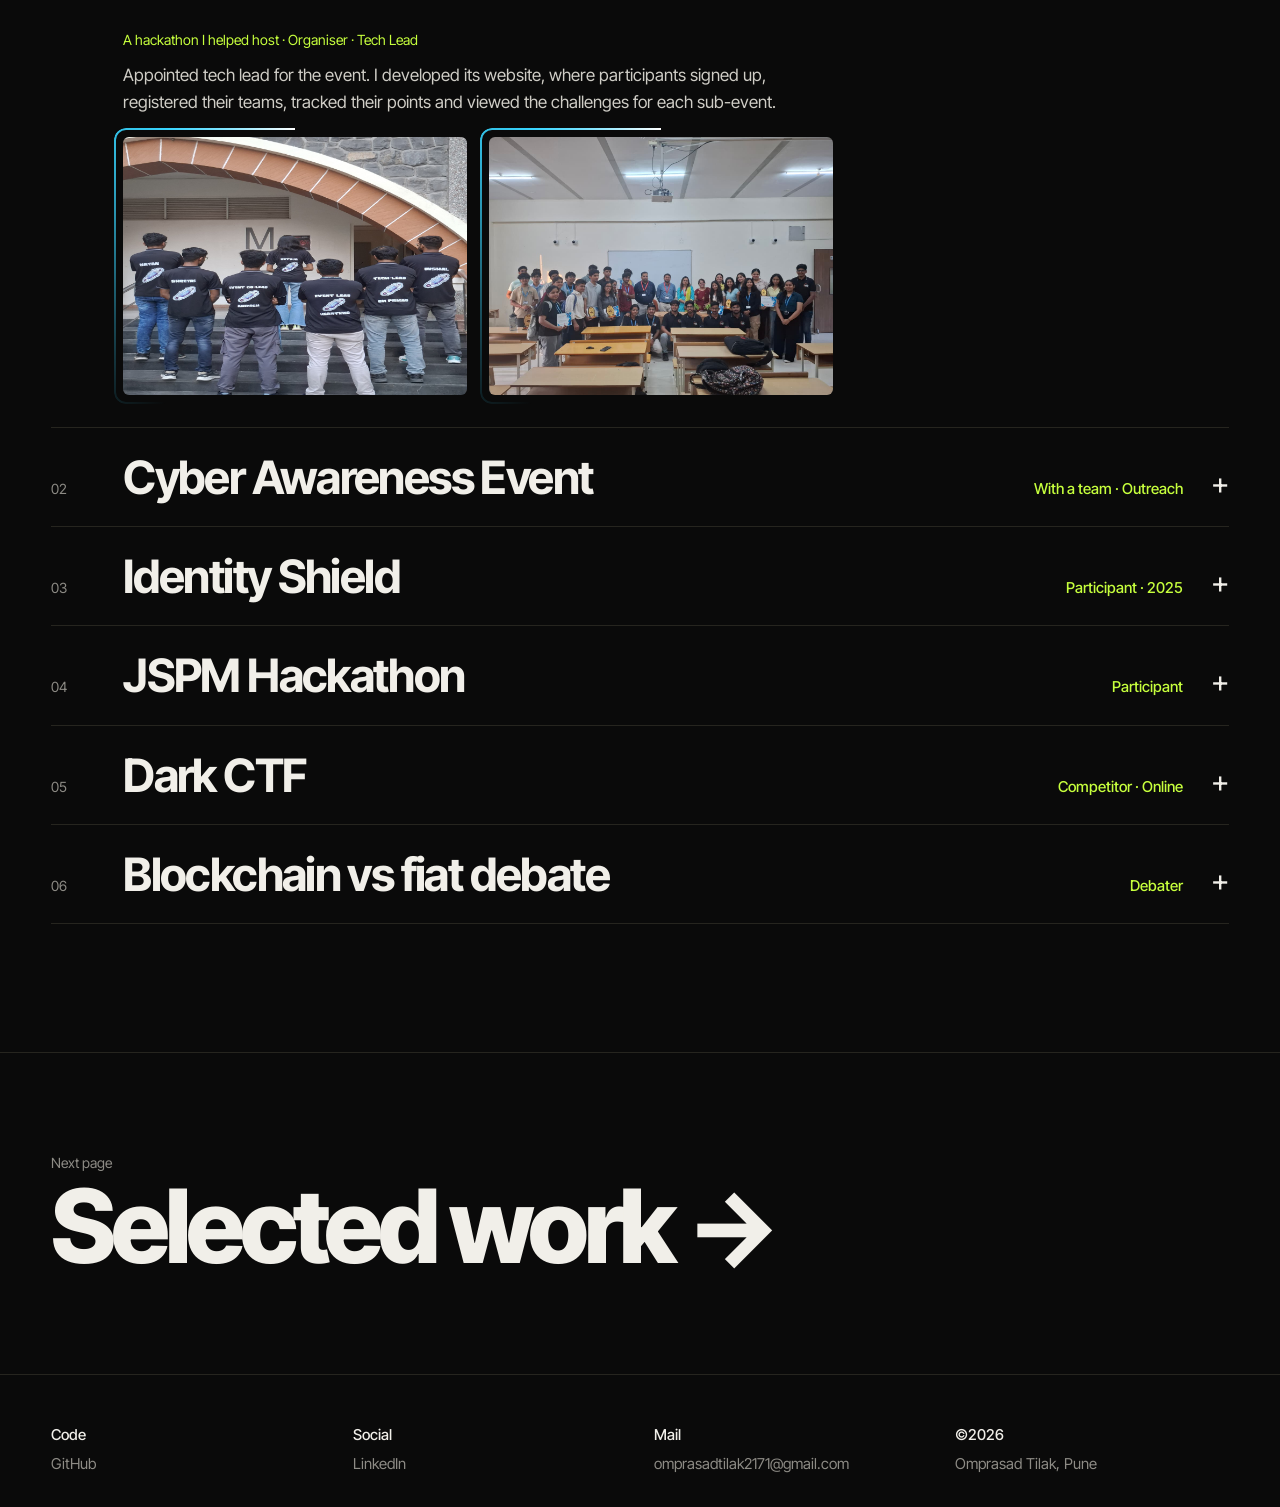
==== commit 7355f5a3: "certs" ====
--- a/index.html
+++ b/index.html
@@ -13,6 +13,82 @@
 <script>(function(){var r=false,s=false;try{var n=performance.getEntriesByType('navigation')[0];r=n?n.type==='reload':!!(performance.navigation&&performance.navigation.type===1)}catch(e){}try{s=sessionStorage.getItem('pre')==='1'}catch(e){}var home=/(^|\/)(index\.html)?$/.test(location.pathname);if(r||(home&&!s))document.documentElement.className+=' show-pre pre-lock'})();</script>
 <script>(function(){var d=document.documentElement;if(d.classList.contains('show-pre'))return;try{var n=performance.getEntriesByType('navigation')[0];if(n&&n.type==='navigate')d.className+=' show-pt'}catch(e){}})();</script>
 <script>(function(){try{var f=sessionStorage.getItem('intro');sessionStorage.removeItem('intro');if(f==='1'&&document.documentElement.className.indexOf('show-pre')<0&&!matchMedia('(prefers-reduced-motion: reduce)').matches)document.documentElement.className+=' show-intro'}catch(e){}})();</script>
+<style>
+.hero.hero2{position:relative;display:grid;grid-template-columns:minmax(0,1.3fr) minmax(0,.7fr);gap:36px 56px;align-items:center;justify-content:normal;overflow:hidden}
+.hero2:before{content:"";position:absolute;inset:0;background:radial-gradient(520px circle at var(--mx,72%) var(--my,28%),rgba(198,255,61,.11),transparent 62%);pointer-events:none}
+.hero2:after{content:"";position:absolute;inset:0;background-image:radial-gradient(rgba(255,255,255,.075) 1px,transparent 1px);background-size:26px 26px;-webkit-mask-image:linear-gradient(#000 40%,transparent);mask-image:linear-gradient(#000 40%,transparent);pointer-events:none}
+.hero2>*{position:relative;z-index:1}
+.hero2 h1{font-size:clamp(30px,4.5vw,66px);max-width:15em}
+.kick{display:inline-flex;align-items:center;gap:10px;font:500 15px var(--sans);color:var(--acc);margin-bottom:22px;padding:7px 14px;border:1px solid var(--line);border-radius:99px;background:#0e0e0d}
+.kick .dot{animation-iteration-count:infinite}
+.term{margin-top:30px;max-width:560px;border:1px solid var(--line);border-radius:10px;background:#0b0b0a;overflow:hidden;box-shadow:0 18px 50px -20px rgba(0,0,0,.8)}
+.th{display:flex;align-items:center;gap:7px;padding:10px 14px;border-bottom:1px solid var(--line);font:500 12.5px ui-monospace,Menlo,monospace;color:var(--mute)}
+.th i{width:10px;height:10px;border-radius:50%;background:#2a2a27}.th i:nth-child(1){background:#ff5a4f}.th i:nth-child(2){background:#ffb020}.th i:nth-child(3){background:var(--acc)}
+.th span{margin-left:8px}
+.tb{padding:14px 16px 16px;font:500 14.5px/1.65 ui-monospace,SFMono-Regular,Menlo,monospace;min-height:208px}
+.tb .cmd{color:var(--fg)}.tb .cmd:before{content:"$ ";color:var(--acc)}
+.tb .out{color:var(--mute);padding-left:16px}
+.tb .ok{color:var(--acc)}
+.cur{display:inline-block;width:8px;height:16px;background:var(--acc);vertical-align:-3px;animation:blink 1s steps(1) infinite}
+@keyframes blink{50%{opacity:0}}
+.pv{position:relative;display:grid;place-items:center;padding:20px 0}
+.fb{position:absolute;font:700 13px var(--sans);padding:7px 13px;border:1px solid var(--line);border-radius:99px;background:#0e0e0d;color:var(--fg);animation:fl 5.5s ease-in-out infinite;white-space:nowrap}
+.fb:before{content:"";display:inline-block;width:7px;height:7px;border-radius:50%;background:var(--acc);margin-right:8px}
+.fb.a{top:4%;left:-6%}.fb.b{top:22%;right:-8%;animation-delay:-1.4s}.fb.c{bottom:20%;left:-10%;animation-delay:-2.8s}.fb.d{bottom:4%;right:-2%;animation-delay:-4s}
+.fb.b:before{background:#38d5ff}.fb.c:before{background:#ffb020}.fb.d:before{background:#ff5a4f}
+@keyframes fl{50%{transform:translateY(-10px)}}
+.hero2 .scroll{grid-column:1/-1}
+.bento{display:grid;grid-template-columns:repeat(6,1fr);gap:14px;padding:clamp(24px,4vw,48px) var(--pad) clamp(36px,5vw,64px)}
+.t3{position:relative;grid-column:span 2;display:flex;flex-direction:column;gap:10px;padding:22px 22px 20px;border:1px solid var(--line);border-radius:14px;background:#0f0f0e;overflow:hidden;transition:border-color .25s,transform .2s;will-change:transform}
+.t3.w{grid-column:span 3}
+.t3:hover,.t3:focus-visible{border-color:var(--acc)}
+.t3 .big{display:block;font:800 clamp(56px,6.4vw,100px)/.9 var(--sans);letter-spacing:-.05em;white-space:nowrap}
+.t3 .lb{color:var(--mute);font-size:15px}
+.t3 .go2{margin-top:auto;padding-top:10px;font:400 italic 18px var(--serif);color:var(--acc)}
+.cg{flex-direction:row;align-items:center;gap:18px}
+.gw{position:relative;width:132px;height:132px;flex:none}
+.gw svg{width:100%;height:100%;transform:rotate(-90deg)}
+.gt{fill:none;stroke:#1d1d1a;stroke-width:9}
+.gf{fill:none;stroke:var(--acc);stroke-width:9;stroke-linecap:round;stroke-dasharray:100;stroke-dashoffset:100;transition:stroke-dashoffset 1.6s cubic-bezier(.2,.8,.2,1) .2s}
+.t3.on .gf{stroke-dashoffset:15}
+.gn{position:absolute;inset:0;display:grid;place-items:center;text-align:center}
+.gn b{font:800 38px/1 var(--sans);letter-spacing:-.04em}
+.gn small{display:block;color:var(--mute);font-size:12px;margin-top:2px}
+.dots{display:flex;flex-wrap:wrap;gap:6px}
+.dots i{width:14px;height:14px;border-radius:50%;background:var(--acc)}
+.dots i.ip{background:#ffb020;animation:pg 1.8s ease-out infinite;box-shadow:0 0 0 0 #ffb020}
+.dots i.pl{background:none;border:1.5px dashed #5a5a55}
+@keyframes pg{70%{box-shadow:0 0 0 7px transparent}100%{box-shadow:0 0 0 0 transparent}}
+.mini{display:flex;flex-wrap:wrap;gap:6px}
+.mini span{font:500 13px var(--sans);padding:3px 10px;border:1px solid var(--line);border-radius:4px;color:var(--mute)}
+.tl{display:flex;justify-content:space-between;position:relative;padding-top:14px;margin-top:2px}
+.tl:before{content:"";position:absolute;left:6px;right:6px;top:19px;height:2px;background:linear-gradient(90deg,var(--acc),#ffb020)}
+.tl div{position:relative;font:500 13px/1.25 var(--sans);color:var(--mute);text-align:center;flex:1}
+.tl div:before{content:"";display:block;width:12px;height:12px;border-radius:50%;background:var(--acc);margin:0 auto 8px;box-shadow:0 0 0 4px #0f0f0e}
+.tl div:last-child:before{background:#ffb020}
+.tl b{display:block;color:var(--fg);font-weight:700}
+.pk{width:100%;height:auto;margin-top:4px}
+.pk path{fill:none;stroke:var(--acc);stroke-width:2;stroke-linejoin:round;stroke-dasharray:600;stroke-dashoffset:600;transition:stroke-dashoffset 2.2s ease .2s}
+.t3.on .pk path{stroke-dashoffset:0}
+.pk circle{fill:#ff5a4f}
+.pk text{fill:#8d8b85;font:600 8px var(--sans)}
+.track.rev{animation-direction:reverse;animation-duration:55s}
+.track.rev span{color:var(--mute);border-style:dashed}
+.tools2{padding:0 0 56px;overflow:hidden;border-bottom:1px solid var(--line);margin-top:-1px}
+.files{display:flex;flex-wrap:wrap;gap:8px;margin:34px 0 0}
+.files button{all:unset;cursor:pointer;font:500 15px ui-monospace,Menlo,monospace;padding:9px 16px;border:1px solid var(--line);border-radius:6px;color:var(--mute);transition:.2s}
+.files button:hover{color:var(--fg);border-color:#4a4a45}
+.files button[aria-selected=true]{color:#0a0a0a;background:var(--acc);border-color:var(--acc)}
+.files button:focus-visible{outline:2px solid var(--acc);outline-offset:3px}
+.fp{margin-top:14px;padding:22px 24px;border:1px solid var(--line);border-radius:10px;background:#0b0b0a;font:400 clamp(20px,2.4vw,30px)/1.3 var(--serif);min-height:120px;animation:fi .5s both}
+.fp .pth{display:block;font:500 13px ui-monospace,Menlo,monospace;color:var(--acc);margin-bottom:10px}
+@keyframes fi{from{opacity:0;transform:translateY(8px)}}
+.rv{opacity:0;transform:translateY(26px);transition:opacity .9s,transform .9s cubic-bezier(.2,.7,.2,1)}
+.rv.in{opacity:1;transform:none}
+@media(max-width:900px){.hero.hero2{grid-template-columns:1fr}.pv{order:-1;justify-self:start}.fb.a{left:0}.fb.c{left:0}.fb.b,.fb.d{right:0}.t3,.t3.w{grid-column:span 3}.t3:last-child{grid-column:span 6}}
+@media(max-width:600px){.t3,.t3.w{grid-column:span 6}.cg{flex-direction:row}.tb{font-size:13px}}
+@media(prefers-reduced-motion:reduce){.fb,.cur,.dots i.ip{animation:none}.rv{opacity:1;transform:none;transition:none}.pk path{transition:none;stroke-dashoffset:0}.gf{transition:none}}
+</style>
 </head>
 <body>
 <div id="intro" aria-hidden="true"><span>About</span></div>
@@ -34,30 +110,47 @@
 </div>
 
 <main id="top">
-<div class="hero">
-    <h1>I'm a Security Engineer who builds things. I hunt threats, harden pipelines and ship <em>AI tools</em> that cite their sources <span class="tag">&lt;secure/&gt;</span></h1>
-    <div class="row">
-      <div>
-        <p>Security Engineer<br><i>SOC · Cloud · DevSecOps · GenAI</i></p>
-        <p style="margin-top:28px">tinkerer of a home SOC lab in Pune</p>
-      </div>
-      <!-- YOUR PHOTO: save as images/portrait.jpg -->
-      <div class="ring"><div class="slot portrait" data-hint="Add images/portrait.jpg"><img src="images/portrait.png" alt="Portrait of Omprasad Tilak" onerror="this.remove()"></div></div>
+<div class="hero hero2" id="hero">
+    <div>
+      <p class="kick"><span class="dot" aria-hidden="true"></span>Open to security internships &middot; Pune</p>
+      <h1>I'm a Security Engineer who builds things. I hunt threats, harden pipelines and ship <em>AI tools</em> that cite their sources <span class="tag">&lt;secure/&gt;</span></h1>
+      <div class="term" aria-label="Terminal intro"><div class="th"><i></i><i></i><i></i><span>omprasad@pune:~</span></div><div class="tb" id="tb"></div></div>
+    </div>
+    <div class="pv">
+      <span class="fb a">SOC</span><span class="fb b">Cloud security</span><span class="fb c">DevSecOps</span><span class="fb d">GenAI</span>
+      <!-- YOUR PHOTO: save as images/portrait.png -->
+      <div class="ring"><div class="slot portrait" data-hint="Add images/portrait.png"><img src="images/portrait.png" alt="Portrait of Omprasad Tilak" onerror="this.remove()"></div></div>
     </div>
     <span class="scroll">Scroll down</span>
   </div>
 
-  <div class="stats">
-    <div class="stat"><b data-n="8.5" data-d="2">0</b><span>CGPA, B.Tech CSE</span></div>
-    <div class="stat"><b data-n="4">0</b><span>Roles and internships</span></div>
-    <div class="stat"><b data-n="4">0</b><span>Security and AI projects</span></div>
-    <div class="stat"><b data-n="8" data-s="+">0</b><span>Certifications completed</span></div>
-    <div class="stat"><b data-n="6">0</b><span>Forts trekked, and counting</span></div>
+  <div class="bento">
+    <a class="t3 cg" href="index.html#about" aria-label="CGPA 8.5 out of 10">
+      <div class="gw"><svg viewBox="0 0 120 120" aria-hidden="true"><circle class="gt" cx="60" cy="60" r="50"/><circle class="gf" cx="60" cy="60" r="50" pathLength="100"/></svg><div class="gn"><div><b data-n="8.5" data-d="1">0</b><small>/ 10</small></div></div></div>
+      <div><span class="lb">CGPA, B.Tech CSE</span></div>
+    </a>
+    <a class="t3" href="certifications.html"><b class="big" data-n="8" data-s="+">0</b><span class="lb">Certifications completed</span>
+      <div class="dots" aria-hidden="true"><i></i><i></i><i></i><i></i><i></i><i></i><i></i><i></i><i class="ip"></i><i class="ip"></i><i class="ip"></i><i class="pl"></i><i class="pl"></i><i class="pl"></i><i class="pl"></i></div>
+      <span class="go2">8 earned, 3 in progress &rarr;</span></a>
+    <a class="t3" href="work.html"><b class="big" data-n="4">0</b><span class="lb">Security and AI projects</span>
+      <div class="mini"><span>CI/CD Security Tool</span><span>Home SOC Lab</span><span>WiFi IDS</span><span>RAG Chatbot</span></div>
+      <span class="go2">See the work &rarr;</span></a>
+    <a class="t3 w" href="experience.html"><b class="big" data-n="4">0</b><span class="lb">Roles and internships</span>
+      <div class="tl"><div><b>2024</b>ShadowFox</div><div><b>2024</b>PSPM</div><div><b>2025</b>Asmita</div><div><b>2026</b>Futurism</div></div>
+      <span class="go2">How I worked &rarr;</span></a>
+    <a class="t3 w" href="trail.html"><b class="big" data-n="6">0</b><span class="lb">Forts trekked, and counting</span>
+      <svg class="pk" viewBox="0 0 300 100" aria-hidden="true"><path d="M0,78 6,76 28,54.2 50,76 72,67.4 94,76 116,50.9 138,76 160,22.3 182,76 204,52.4 226,76 248,28.9 300,78"/><text x="28" y="94" text-anchor="middle">T</text><circle cx="28" cy="54.2" r="2.6"/><text x="72" y="94" text-anchor="middle">M</text><circle cx="72" cy="67.4" r="2.6"/><text x="116" y="94" text-anchor="middle">R</text><circle cx="116" cy="50.9" r="2.6"/><text x="160" y="94" text-anchor="middle">P</text><circle cx="160" cy="22.3" r="2.6"/><text x="204" y="94" text-anchor="middle">V</text><circle cx="204" cy="52.4" r="2.6"/><text x="248" y="94" text-anchor="middle">K</text><circle cx="248" cy="28.9" r="2.6"/></svg>
+      <span class="go2">Follow the trail &rarr;</span></a>
   </div>
 
   <div class="tools" aria-label="Tools I use">
     <div class="track" id="track">
       <span>Splunk</span><span>IBM QRadar</span><span>AI Security</span><span>Azure</span><span>Microsoft Sentinel</span><span>Wazuh</span><span>Malware Analysis</span><span>MITRE ATT&amp;CK</span><span>Wireshark</span><span>Burp Suite</span><span>Docker</span><span>GitHub Actions</span><span>Semgrep</span><span>Trivy</span><span>Entra ID</span><span>Python</span><span>LangChain</span><span>Gemini API</span>
+    </div>
+  </div>
+  <div class="tools2" aria-hidden="true">
+    <div class="track rev" id="track2">
+      <span>Detection engineering</span><span>Threat hunting</span><span>Incident response</span><span>Log analysis</span><span>Cloud security</span><span>Zero Trust</span><span>DevSecOps</span><span>Generative AI</span><span>RAG</span><span>Automation</span>
     </div>
   </div>
 
@@ -70,12 +163,13 @@
         <p>Away from the screen I trek forts across Maharashtra, train at the gym, and compete in hackathons, CTFs and the occasional debate.</p>
       </div>
     </div>
-    <div class="facts">
-      <div><small>Studying</small><p>B.Tech in Computer Science and Engineering at Symbiosis Skills and Professional University. 2023 – 2027, CGPA 8.33.</p></div>
-      <div><small>Into</small><p>Detection engineering, threat hunting, cloud identity security, DevSecOps and applied GenAI.</p></div>
-      <div><small>Doing now</small><p>Running a home SOC lab, preparing for Microsoft SC-300 and SC-500, and working through TryHackMe's SOC Level 1 path.</p></div>
-      <div><small>Beyond the keyboard</small><p>Fort treks, the gym, hackathons, CTFs and debate. Events are below, and treks have their own <a href="trail.html" style="color:var(--acc)">Trail page</a>.</p></div>
-    </div>
+    <div class="files" role="tablist" aria-label="More about me">
+      <button role="tab" id="t0" aria-selected="true" aria-controls="fp">studying.md</button>
+      <button role="tab" id="t1" aria-selected="false" aria-controls="fp">into.md</button>
+      <button role="tab" id="t2" aria-selected="false" aria-controls="fp">now.md</button>
+      <button role="tab" id="t3" aria-selected="false" aria-controls="fp">beyond.md</button>
+    </div>
+    <div class="fp" id="fp" role="tabpanel" aria-live="polite"></div>
   </section>
 
   <section id="arena" style="padding-top:0">
@@ -153,5 +247,50 @@
   <div><b>&copy;2026</b>Omprasad Tilak, Pune</div>
 </footer>
 <script src="main.js"></script>
+<script>
+(function(){
+  var rm=matchMedia('(prefers-reduced-motion: reduce)').matches,fine=matchMedia('(pointer:fine)').matches;
+  /* terminal */
+  var tb=document.getElementById('tb');
+  var L=[['c','whoami'],['o','Omprasad Tilak, Security Engineer'],['c','cat focus.txt'],['o','SOC \u00b7 Cloud \u00b7 DevSecOps \u00b7 GenAI'],['c','ls ~/now'],['o','home-soc-lab/  SC-300/  SC-500/  tryhackme-soc-l1/'],['c','status'],['k','open to internships \u2714']];
+  function line(t,txt){var d=document.createElement('div');d.className=t==='c'?'cmd':t==='o'?'out':'out ok';d.textContent=txt;tb.appendChild(d);return d}
+  if(tb){
+    if(rm){L.forEach(function(l){line(l[0],l[1])});}
+    else{
+      var i=0,cur=document.createElement('span');cur.className='cur';
+      (function next(){
+        if(i>=L.length){var e=document.createElement('div');e.className='cmd';e.appendChild(cur);tb.appendChild(e);return}
+        var l=L[i++];
+        if(l[0]!=='c'){line(l[0],l[1]);setTimeout(next,260);return}
+        var d=line('c','');d.appendChild(cur);var n=0,t=document.createTextNode('');d.insertBefore(t,cur);
+        (function ty(){t.nodeValue=l[1].slice(0,++n);if(n<l[1].length)setTimeout(ty,38);else setTimeout(next,320)})();
+      })();
+    }
+  }
+  /* spotlight */
+  var hero=document.getElementById('hero');
+  if(hero&&fine&&!rm)hero.addEventListener('pointermove',function(e){var r=hero.getBoundingClientRect();hero.style.setProperty('--mx',(e.clientX-r.left)+'px');hero.style.setProperty('--my',(e.clientY-r.top)+'px')});
+  /* tile tilt + reveal-on-view */
+  var tiles=document.querySelectorAll('.t3');
+  if(fine&&!rm)tiles.forEach(function(t){
+    t.addEventListener('pointermove',function(e){var r=t.getBoundingClientRect(),x=(e.clientX-r.left)/r.width-.5,y=(e.clientY-r.top)/r.height-.5;t.style.transform='perspective(800px) rotateX('+(-y*6)+'deg) rotateY('+(x*8)+'deg) translateY(-3px)'});
+    t.addEventListener('pointerleave',function(){t.style.transform=''});
+  });
+  if('IntersectionObserver' in window){
+    var io=new IntersectionObserver(function(es){es.forEach(function(e){if(e.isIntersecting){e.target.classList.add('on','in');io.unobserve(e.target)}})},{threshold:.12});
+    tiles.forEach(function(t){io.observe(t)});
+    document.querySelectorAll('.bento,.tools,.tools2,#about,#arena').forEach(function(s){s.classList.add('rv');io.observe(s)});
+  }else{tiles.forEach(function(t){t.classList.add('on')})}
+  /* second marquee */
+  var t2=document.getElementById('track2');if(t2)t2.innerHTML+=t2.innerHTML;
+  /* profile tabs */
+  var P=[['studying.md','B.Tech in Computer Science and Engineering at Symbiosis Skills and Professional University. 2023 \u2013 2027, CGPA 8.5.'],['into.md','Detection engineering, threat hunting, cloud identity security, DevSecOps and applied GenAI.'],['now.md','Running a home SOC lab, preparing for Microsoft SC-300 and SC-500, and working through TryHackMe\u2019s SOC Level 1 path.'],['beyond.md','Fort treks, the gym, hackathons, CTFs and debate. Events are below, and the treks have their own <a href="trail.html" style="color:var(--acc)">Trail page</a>.']];
+  var fp=document.getElementById('fp'),tabs=document.querySelectorAll('.files button');
+  function tab(k){tabs.forEach(function(b,j){b.setAttribute('aria-selected',j===k)});fp.style.animation='none';fp.offsetWidth;fp.style.animation='';fp.innerHTML='<span class="pth">~/'+P[k][0]+'</span>'+P[k][1];fp.setAttribute('aria-labelledby','t'+k)}
+  tabs.forEach(function(b,k){b.addEventListener('click',function(){tab(k)})});
+  tab(0);
+})();
+</script>
+
 </body>
 </html>
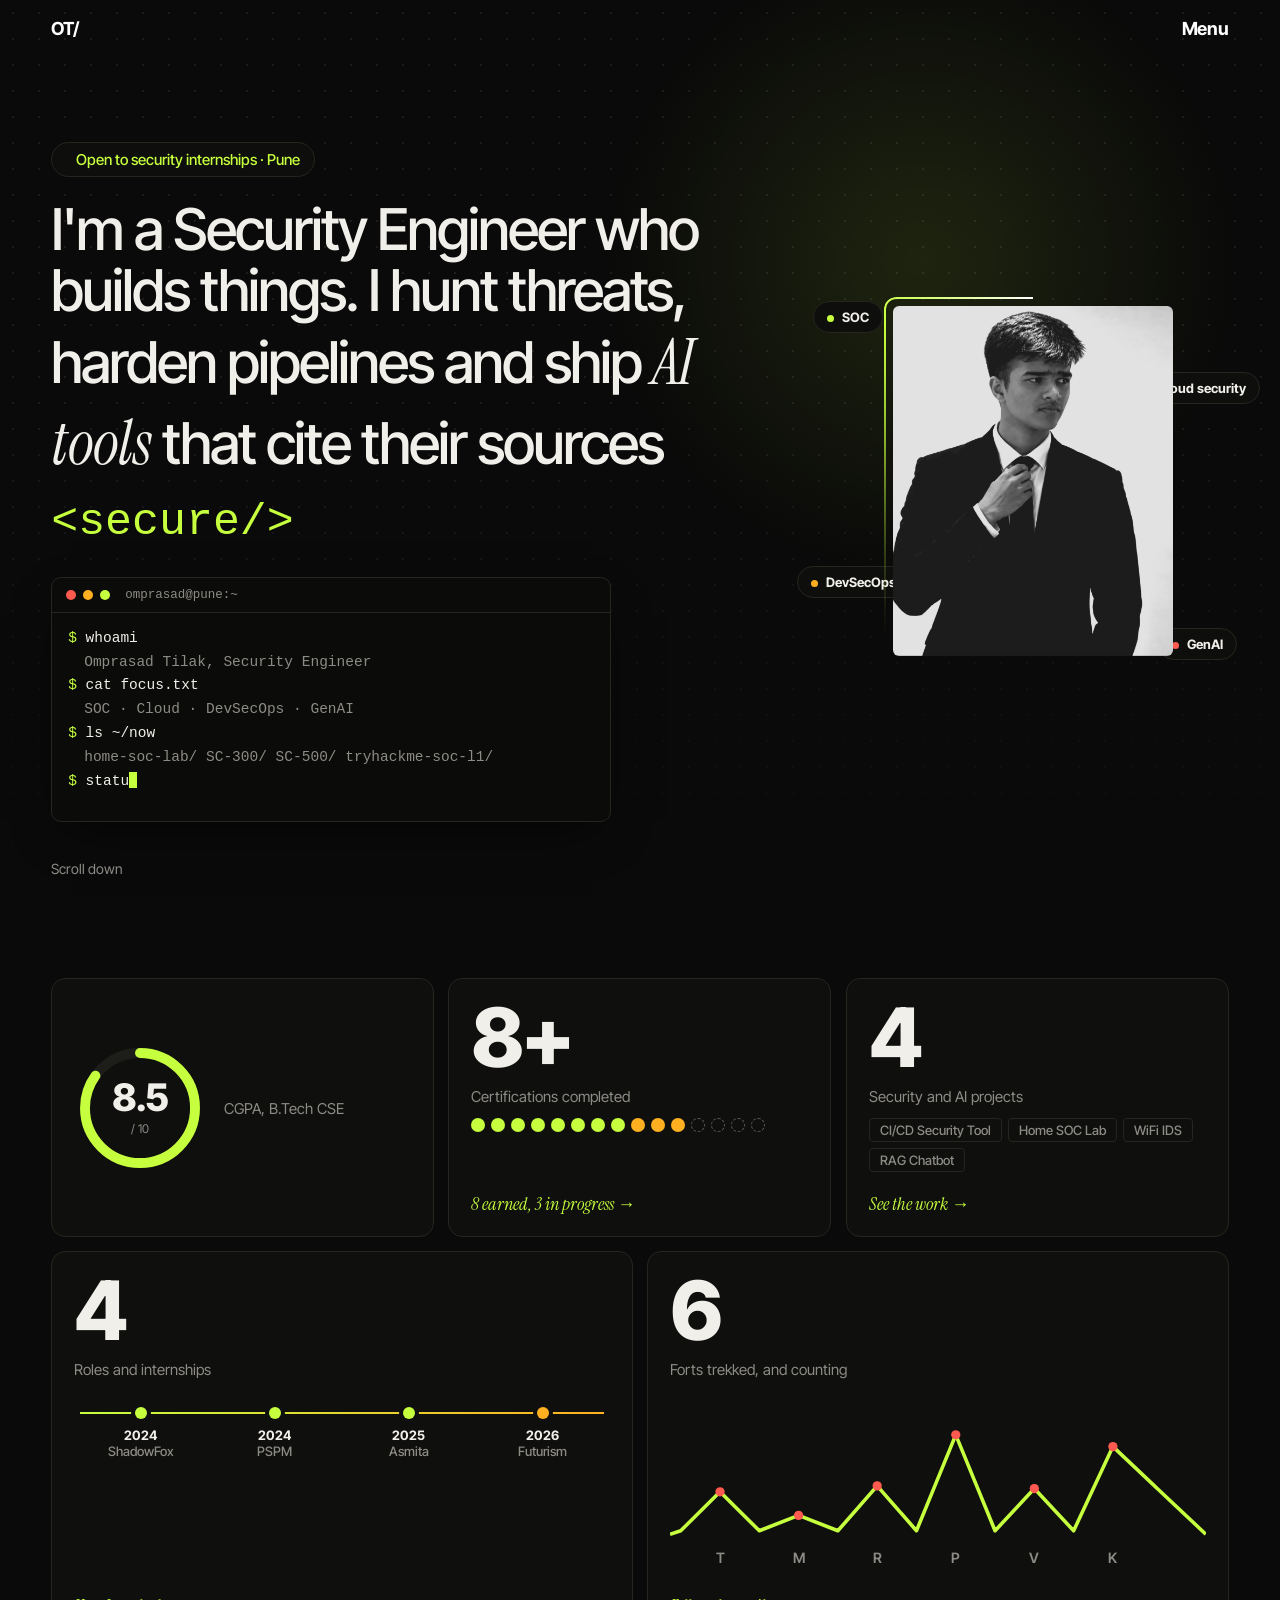
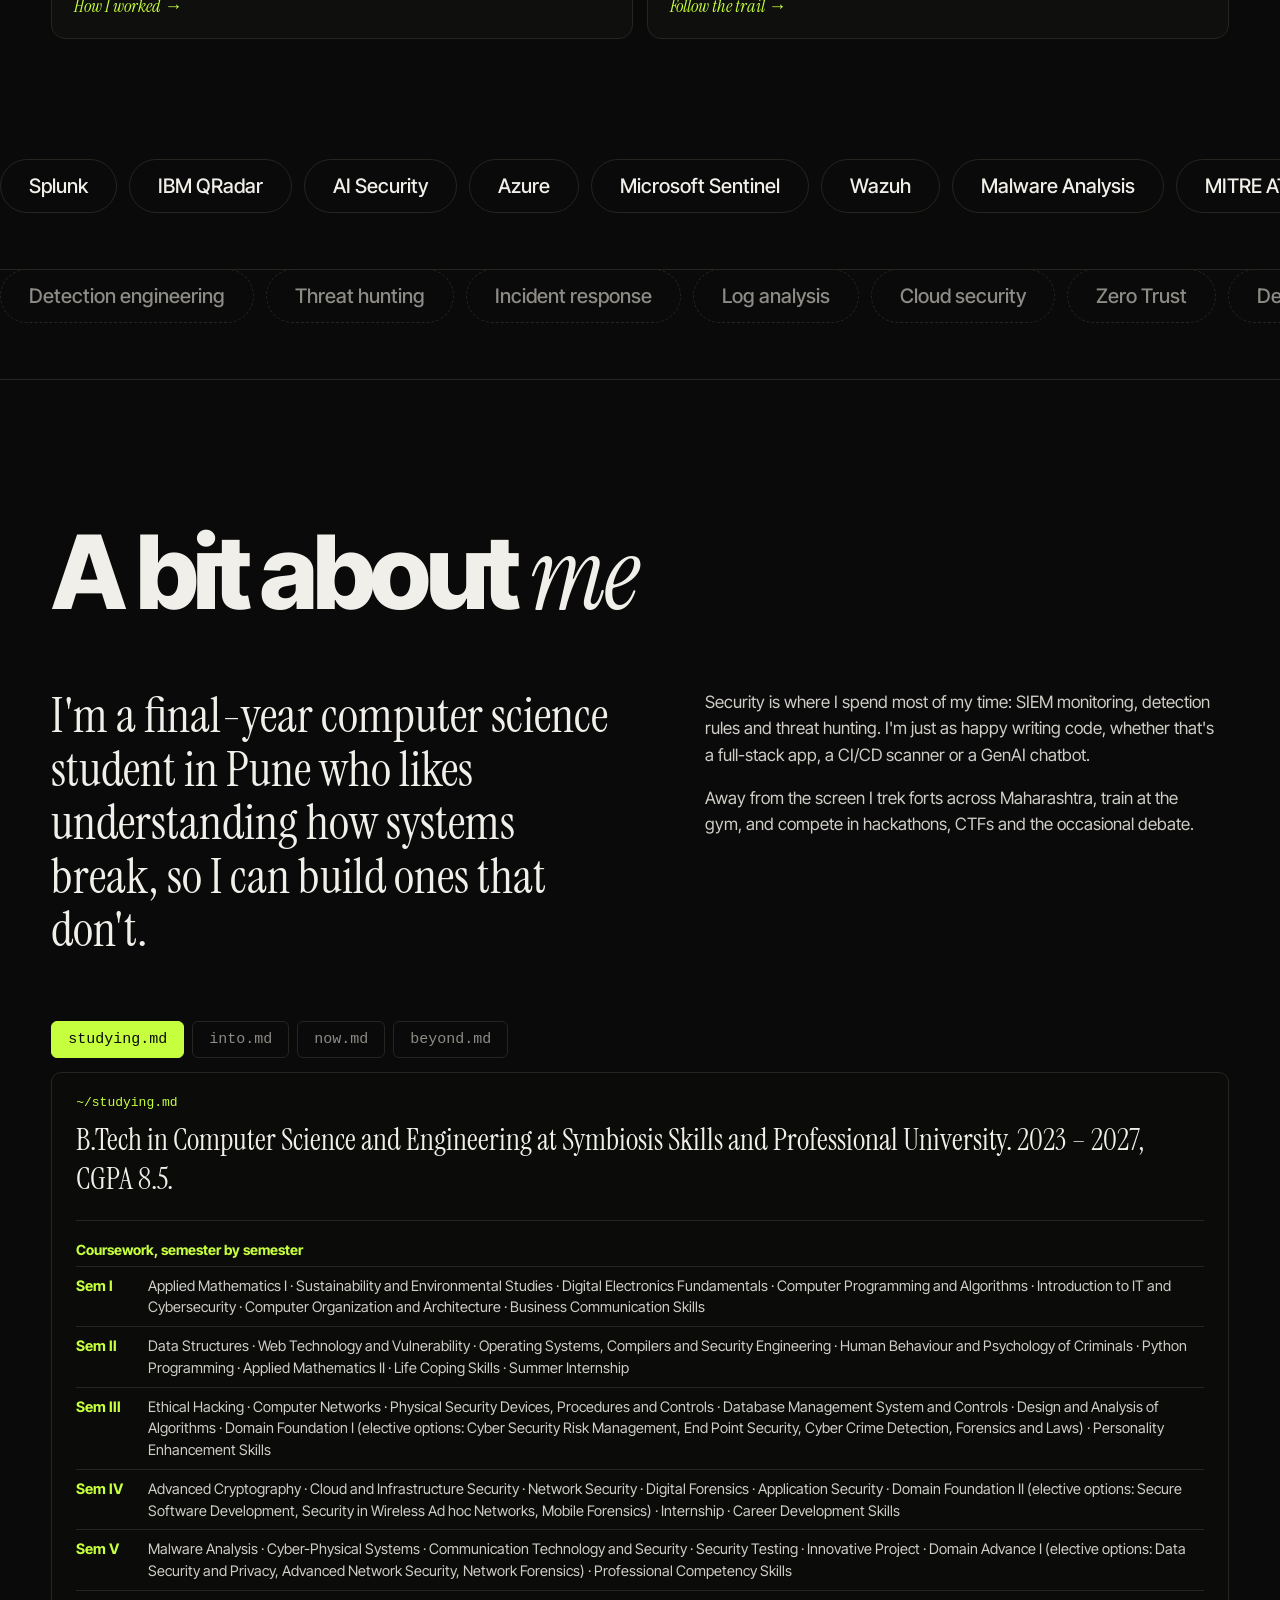
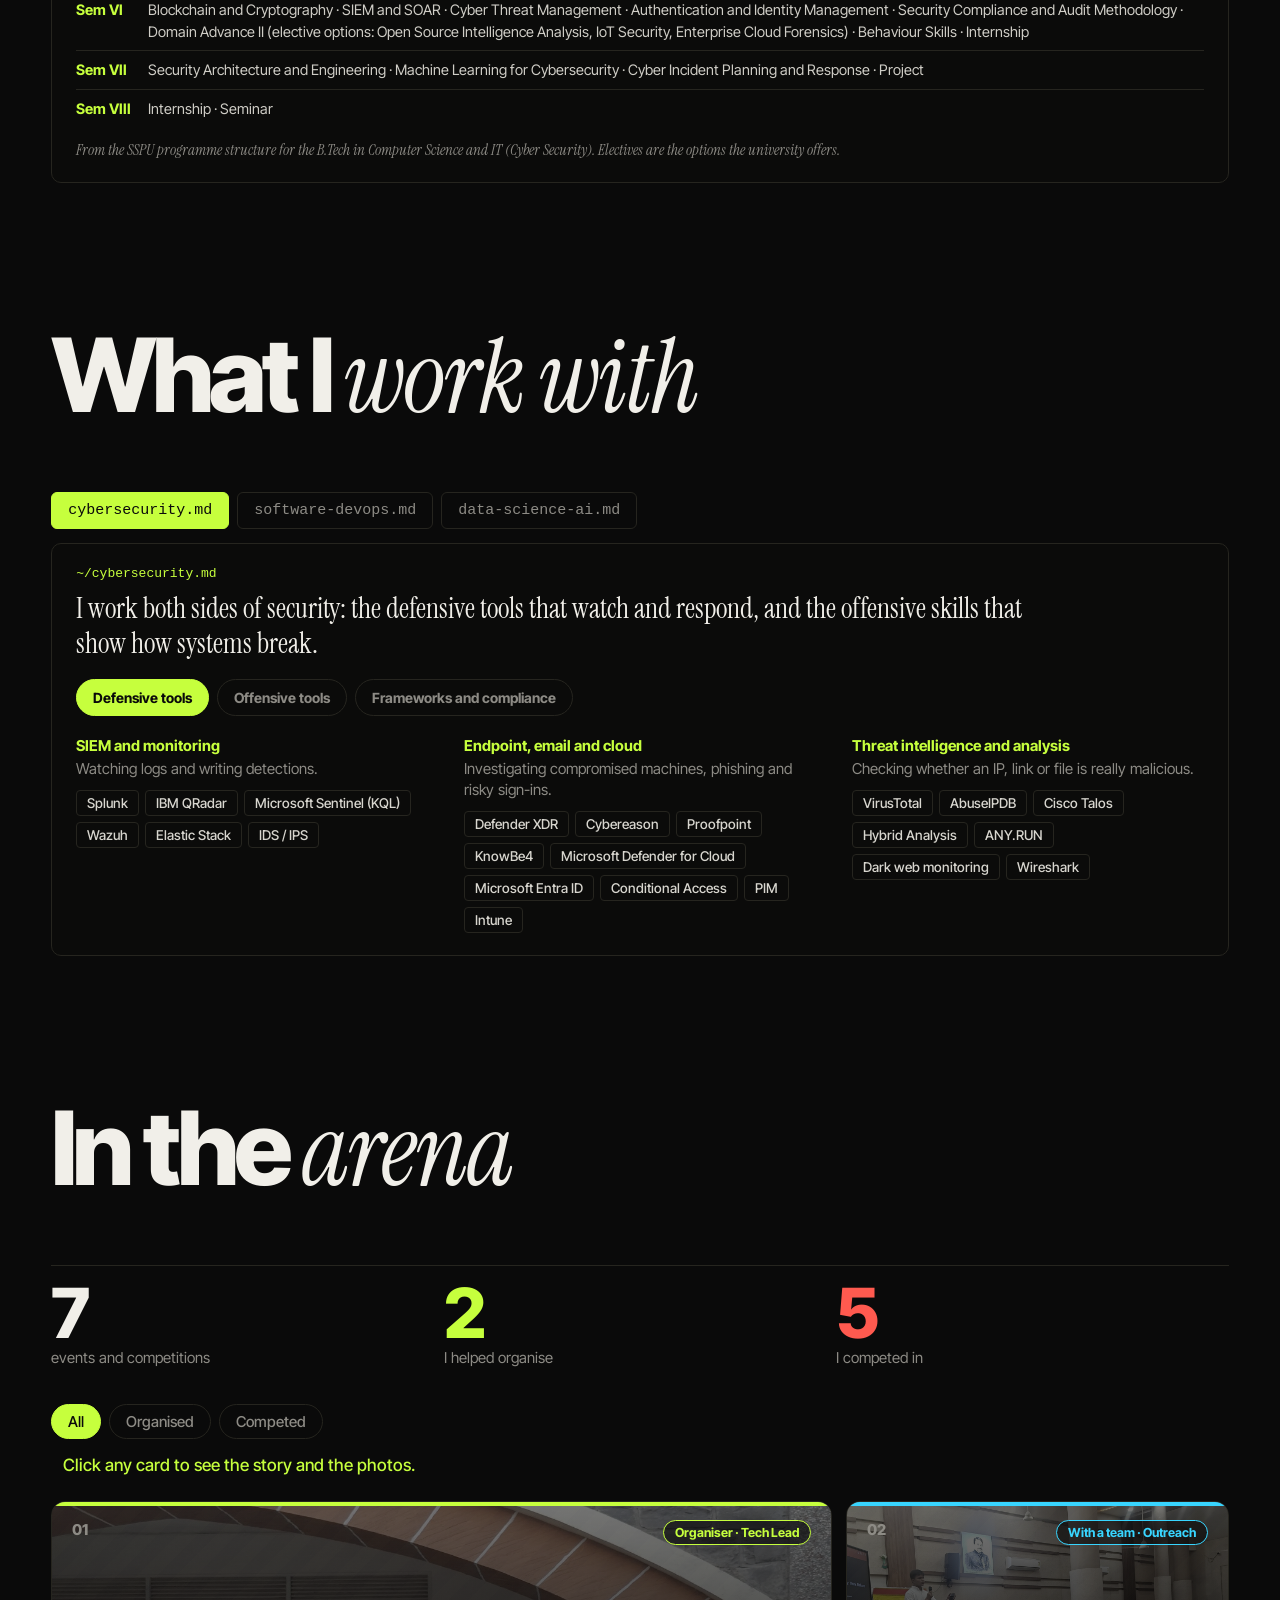
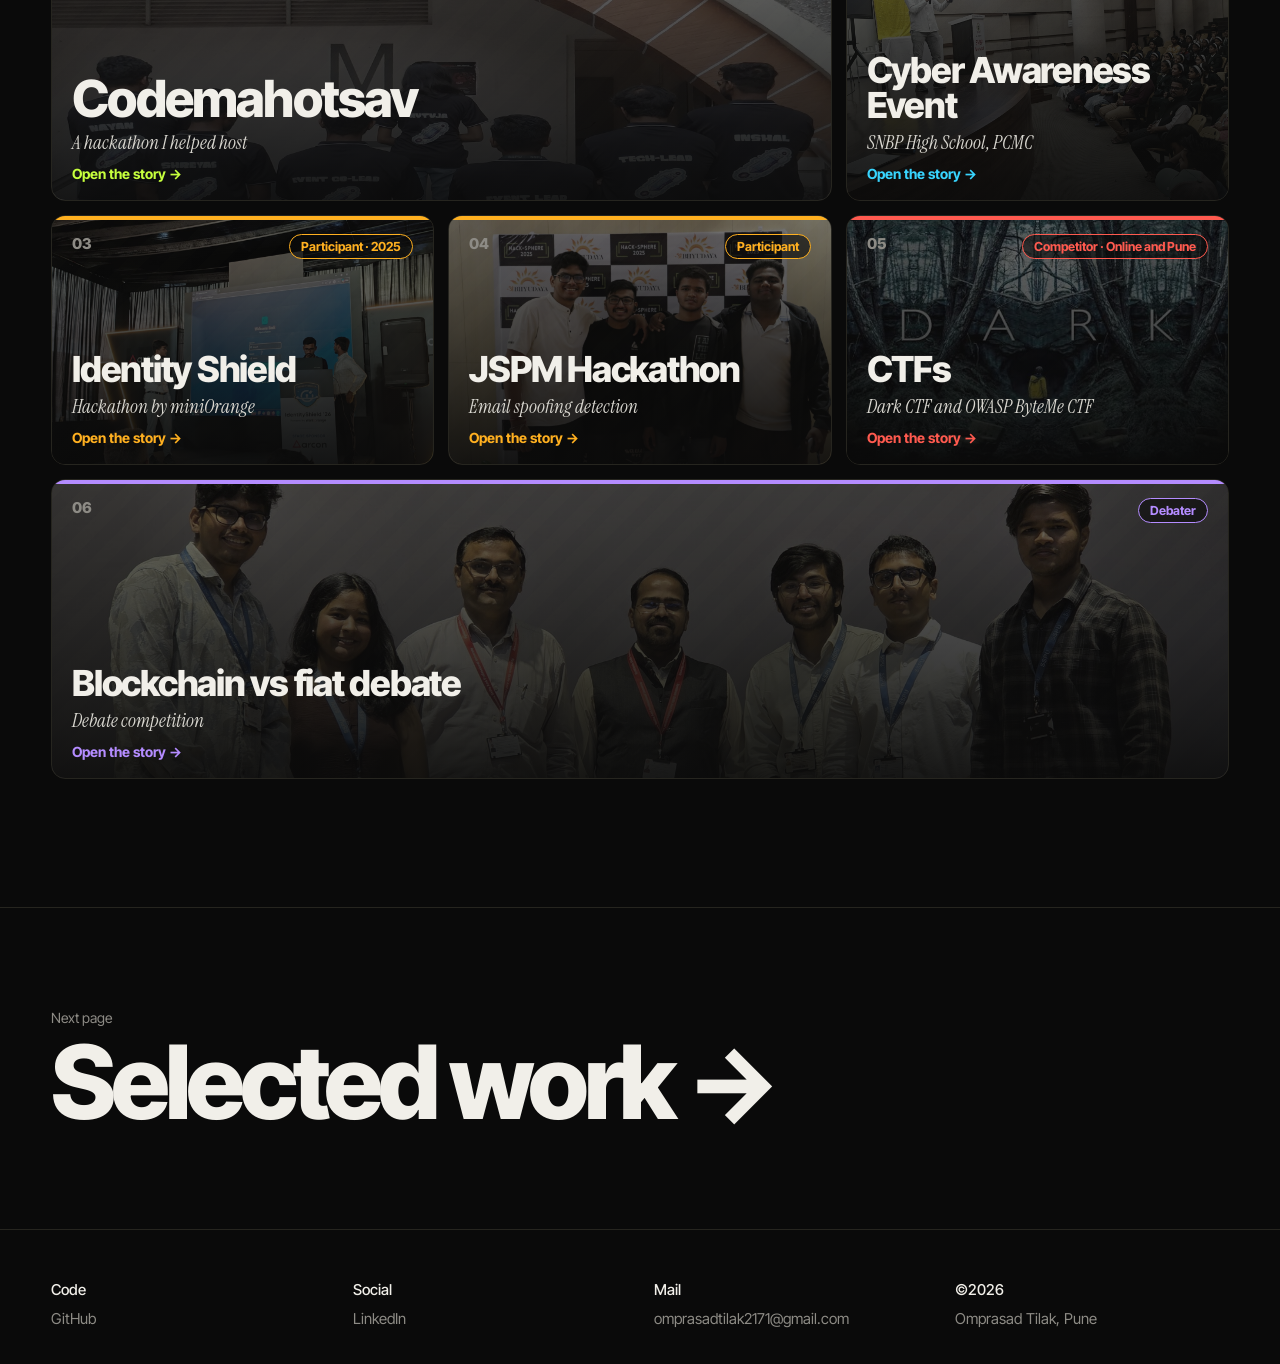
==== commit 3735d232: "intro" ====
--- a/index.html
+++ b/index.html
@@ -89,6 +89,99 @@
 @media(max-width:600px){.t3,.t3.w{grid-column:span 6}.cg{flex-direction:row}.tb{font-size:13px}}
 @media(prefers-reduced-motion:reduce){.fb,.cur,.dots i.ip{animation:none}.rv{opacity:1;transform:none;transition:none}.pk path{transition:none;stroke-dashoffset:0}.gf{transition:none}}
 </style>
+<style>
+.asum{display:grid;grid-template-columns:repeat(3,1fr);border-top:1px solid var(--line);margin-bottom:20px}
+.asum div{padding:16px 16px 14px 0}
+.asum b{display:block;font:800 clamp(40px,5.4vw,72px)/.9 var(--sans);letter-spacing:-.05em}
+.asum div:nth-child(2) b{color:var(--acc)}.asum div:nth-child(3) b{color:#ff5a4f}
+.asum span{color:var(--mute);font-size:15px}
+.af{display:flex;gap:8px;flex-wrap:wrap;margin-bottom:16px}
+.af button{all:unset;cursor:pointer;font:500 15px var(--sans);padding:7px 16px;border:1px solid var(--line);border-radius:99px;color:var(--mute);transition:.2s}
+.af button:hover{color:var(--fg);border-color:#4a4a45}
+.af button.on{background:var(--acc);color:#0a0a0a;border-color:var(--acc)}
+.af button:focus-visible{outline:2px solid var(--acc);outline-offset:3px}
+.ahint{display:flex;align-items:center;gap:12px;margin:0 0 26px;font:500 17px var(--sans);color:var(--acc)}
+.ahint .dot{flex:none;animation-iteration-count:infinite}
+.evg{display:grid;grid-template-columns:repeat(6,1fr);gap:14px}
+.ev{all:unset;box-sizing:border-box;position:relative;cursor:pointer;grid-column:span 2;min-height:250px;border:1px solid var(--line);border-radius:14px;overflow:hidden;display:flex;flex-direction:column;justify-content:space-between;padding:18px 20px 18px;background:repeating-linear-gradient(135deg,#131311 0 14px,#0f0f0e 14px 28px);transition:transform .25s,border-color .25s;--rc:var(--acc)}
+.ev.big{grid-column:span 4;min-height:300px}.ev.wide{grid-column:span 6;min-height:210px}
+.ev:hover,.ev:focus-visible{transform:translateY(-5px);border-color:var(--rc)}
+.ev:focus-visible{outline:2px solid var(--rc);outline-offset:3px}
+.ev .cv{position:absolute;inset:0;width:100%;height:100%;object-fit:cover;opacity:.5;transition:transform .8s cubic-bezier(.2,.7,.2,1),opacity .4s;filter:saturate(.8)}
+.ev:hover .cv{transform:scale(1.06);opacity:.62}
+.ev:before{content:"";position:absolute;inset:0;background:linear-gradient(180deg,rgba(10,10,10,.15),rgba(10,10,10,.88));z-index:1}
+.ev:after{content:"";position:absolute;left:0;top:0;right:0;height:4px;background:var(--rc);z-index:2}
+.ev>*:not(.cv){position:relative;z-index:2}
+.evt{display:flex;justify-content:space-between;align-items:flex-start;gap:10px}
+.evn{font:800 15px var(--sans);color:var(--mute)}
+.evb{font:700 12.5px var(--sans);padding:4px 11px;border-radius:99px;border:1px solid var(--rc);color:var(--rc);background:rgba(10,10,10,.6)}
+.ev h3{font:800 clamp(24px,2.8vw,38px)/1 var(--sans);letter-spacing:-.035em}
+.ev.big h3{font-size:clamp(30px,4vw,54px)}
+.ev .tg{display:block;font:italic 400 19px var(--serif);color:#d8d6cf;margin-top:6px}
+.ev .op{font:700 14px var(--sans);color:var(--rc);margin-top:10px;display:block}
+dialog.ad{border:1px solid var(--line);background:#0e0e0d;color:var(--fg);width:min(900px,94vw);max-height:92vh;max-height:92dvh;padding:0;border-radius:10px;overflow:auto;margin:auto}
+dialog.ad::backdrop{background:rgba(0,0,0,.72);backdrop-filter:blur(6px)}
+html:has(dialog.ad[open]){overflow:hidden}
+dialog.ad[open]{animation:dpop2 .35s cubic-bezier(.2,.8,.2,1)}
+@keyframes dpop2{from{opacity:0;transform:translateY(18px) scale(.98)}}
+.ad .dh{position:sticky;top:0;z-index:3;display:flex;justify-content:space-between;align-items:center;padding:14px 22px;background:#0e0e0d;border-bottom:1px solid var(--line);font:500 15px var(--sans)}
+.ad .dh button{all:unset;cursor:pointer;color:var(--fg);padding:4px 2px}
+.ad .dh button:hover{color:var(--acc)}
+.ad .dh button:focus-visible{outline:2px solid var(--acc);border-radius:4px}
+.ad .dh nav{display:flex;gap:22px}
+.ad .cb{padding:26px 22px 34px}
+.ad .evb{display:inline-block;margin-bottom:14px;background:none}
+.ad h3{font:800 clamp(32px,5vw,60px)/1 var(--sans);letter-spacing:-.04em}
+.ad .by{font:italic 400 22px var(--serif);color:var(--mute);margin:8px 0 20px}
+.ad p.d{color:#cfcdc6;font-size:19px;max-width:38em}
+.ad .gal2{display:grid;grid-template-columns:repeat(2,1fr);gap:30px;padding:26px 12px 8px}
+@media(max-width:760px){.ad .gal2{grid-template-columns:1fr}}
+@media(max-width:900px){.evg{grid-template-columns:repeat(2,1fr)}.ev,.ev.big,.ev.wide{grid-column:span 1}.ev.big,.ev.wide{grid-column:span 2}}
+@media(max-width:560px){.evg{grid-template-columns:1fr}.ev,.ev.big,.ev.wide{grid-column:span 1;min-height:220px}.asum span{font-size:13px}}
+@media(prefers-reduced-motion:reduce){dialog.ad[open]{animation:none}.ev .cv{transition:none}}
+.ad h4.sb{font:700 clamp(22px,2.6vw,30px)/1.1 var(--sans);letter-spacing:-.03em;margin:34px 0 8px;padding-top:22px;border-top:1px solid var(--line)}
+.ad h4.sb span{display:block;font:italic 400 19px var(--serif);color:var(--rc);letter-spacing:0;margin-top:5px}
+.ad .kf2{display:grid;grid-template-columns:repeat(auto-fit,minmax(190px,1fr));border-top:1px solid var(--line);margin:18px 0 6px}
+.ad .kf2 div{padding:11px 14px 13px 0;border-bottom:1px solid var(--line)}
+.ad .kf2 small{display:block;color:var(--mute);font-size:13px}
+.ad .kf2 span{font-size:16px;line-height:1.35}
+.ad .sk2h{font:700 14px var(--sans);color:var(--rc);margin:20px 0 10px}
+.ad .sk2{display:flex;flex-wrap:wrap;gap:6px;list-style:none;padding:0;margin:0}
+.ad .sk2 li{font:500 14px var(--sans);padding:4px 11px;border:1px solid var(--line);border-radius:4px}
+.ad .sv{border-left:3px solid var(--rc);padding:2px 0 2px 16px;margin-top:20px;color:#cfcdc6;font-size:17px}
+.ad .sv b{display:block;color:var(--rc);font:700 14px var(--sans);margin-bottom:3px}
+.ad .gal2 .slot:not(:has(img)){min-height:150px}
+.cw{margin-top:22px;padding-top:6px;border-top:1px solid var(--line);font-family:var(--sans)}
+.cw h5{font:700 14px var(--sans);color:var(--acc);margin:14px 0 8px}
+.cw>div{display:grid;grid-template-columns:62px 1fr;gap:10px;padding:8px 0;border-top:1px solid var(--line);font-size:14.5px;line-height:1.5;color:#cfcdc6}
+.cw b{color:var(--acc);font-weight:700}
+.cwn{font:italic 400 15px var(--serif);color:var(--mute);margin-top:12px}
+.sp{margin-top:14px;border:1px solid var(--line);border-radius:10px;background:#0b0b0a;padding:22px 24px;animation:fi .5s both}
+.sp .lead2{font:400 clamp(20px,2.4vw,28px)/1.25 var(--serif);margin-bottom:18px;max-width:34em}
+.sub{display:flex;gap:8px;flex-wrap:wrap;margin:0 0 20px}
+.sub button{all:unset;cursor:pointer;font:700 14px var(--sans);padding:9px 16px;border:1px solid var(--line);border-radius:99px;color:var(--mute);transition:.2s;--sc:var(--acc)}
+.sub button[data-c=red]{--sc:#ff5a4f}.sub button[data-c=amber]{--sc:#ffb020}
+.sub button:hover{color:var(--fg);border-color:var(--sc)}
+.sub button[aria-pressed=true]{background:var(--sc);color:#0a0a0a;border-color:var(--sc)}
+.sub button:focus-visible{outline:2px solid var(--sc);outline-offset:3px}
+.sg{display:grid;grid-template-columns:repeat(auto-fit,minmax(250px,1fr));gap:24px 36px}
+.sg h4{font:700 15px var(--sans);color:var(--fg);margin:0 0 3px}
+.sg p{color:var(--mute);font-size:15px;line-height:1.4;margin-bottom:11px}
+.sc{display:flex;flex-wrap:wrap;gap:6px;list-style:none;padding:0;margin:0}
+.sc li{display:inline-flex;align-items:center;gap:7px;font:500 13.5px var(--sans);padding:4px 10px;border:1px solid var(--line);border-radius:4px;color:#d8d6cf}
+.sc li img{flex:none;opacity:.9}
+.sc li.pl{border-style:dashed;color:var(--mute)}
+.sg.off h4{color:#ff5a4f}.sg.def h4{color:var(--acc)}
+@media(max-width:600px){html .sp{padding:16px}html .cw>div{grid-template-columns:1fr;gap:2px}.sub button{min-height:42px}}
+.ph2{position:relative;margin:0}
+.ph2 img{display:block;width:100%;height:auto;border-radius:6px;background:#0f0f0e}
+.ph2:before{content:"";position:absolute;inset:-9px;border-radius:12px;padding:2px;pointer-events:none;background:conic-gradient(from var(--a),transparent 0 62%,var(--lc,#38d5ff) 88%,#fff 100%);-webkit-mask:linear-gradient(#000 0 0) content-box,linear-gradient(#000 0 0);-webkit-mask-composite:xor;mask:linear-gradient(#000 0 0) content-box,linear-gradient(#000 0 0);mask-composite:exclude;animation:orbit 3.2s linear infinite}
+.nf{padding:34px 18px;border:1px dashed #4a4a45;border-radius:6px;color:var(--mute);font:500 13.5px/1.5 ui-monospace,Menlo,monospace;text-align:center;background:repeating-linear-gradient(135deg,#141412 0 14px,#101010 14px 28px);overflow-wrap:anywhere}
+@media(prefers-reduced-motion:reduce){.ph2:before{animation:none}}
+.ev .cv{object-position:var(--op,center 22%)}
+.ev.wide{min-height:300px}
+@media(max-width:560px){html .ev.wide{min-height:230px}}
+</style>
 </head>
 <body>
 <div id="intro" aria-hidden="true"><span>About</span></div>
@@ -172,74 +265,27 @@
     <div class="fp" id="fp" role="tabpanel" aria-live="polite"></div>
   </section>
 
+  <section id="skills" style="padding-top:0">
+    <div class="sh"><h2>What I <i>work with</i></h2></div>
+    <div class="files" role="tablist" aria-label="Skill areas">
+      <button role="tab" id="k0" aria-selected="true" aria-controls="sp">cybersecurity.md</button>
+      <button role="tab" id="k1" aria-selected="false" aria-controls="sp">software-devops.md</button>
+      <button role="tab" id="k2" aria-selected="false" aria-controls="sp">data-science-ai.md</button>
+    </div>
+    <div class="sp" id="sp" role="tabpanel" aria-live="polite"></div>
+  </section>
+
   <section id="arena" style="padding-top:0">
     <div class="sh"><h2>In the <i>arena</i></h2></div>
-    <div class="arena">
-      <details open>
-        <summary><span class="n">01</span><span class="t">Codemahotsav</span><span class="r">Organiser · Tech Lead</span><span class="pm"></span></summary>
-        <div class="body"><div class="when">A hackathon I helped host · Organiser · Tech Lead</div><p>Appointed tech lead for the event. I developed its website, where participants signed up, registered their teams, tracked their points and viewed the challenges for each sub-event.</p>
-          <!-- Add your photos as images/codemahotsav-1.jpg and images/codemahotsav-2.jpg. Delete a slot you don't need. -->
-          <div class="gal">
-            <div class="slot" data-hint="Add images/codemahotsav-1.jpg"><img src="images/codemahotsav-1.jpeg" alt="Codemahotsav photo 1" onerror="this.remove()"></div>
-            <div class="slot" data-hint="Add images/codemahotsav-2.jpg"><img src="images/codemahotsav-2.jpeg" alt="Codemahotsav photo 2" onerror="this.remove()"></div>
-          </div>
-        </div>
-      </details>
-      <details>
-        <summary><span class="n">02</span><span class="t">Cyber Awareness Event</span><span class="r">With a team · Outreach</span><span class="pm"></span></summary>
-        <div class="body"><div class="when">SNBP High School, PCMC · With a team · Outreach</div><p>Together with a team, I ran a cyber awareness event for students at SNBP High School in Pimpri-Chinchwad, taking cybersecurity awareness to a school audience.</p>
-          <!-- Add your photos as images/cyber-awareness-1.jpg and images/cyber-awareness-2.jpg. Delete a slot you don't need. -->
-          <div class="gal">
-            <div class="slot" data-hint="Add images/cyber-awareness-1.jpg"><img src="images/cyber-awareness1.jpeg" alt="Cyber Awareness Event photo 1" onerror="this.remove()"></div>
-            <div class="slot" data-hint="Add images/cyber-awareness-2.jpg"><img src="images/cyber-awareness2.jpeg" alt="Cyber Awareness Event photo 2" onerror="this.remove()"></div>
-          </div>
-        </div>
-      </details>
-      <details>
-        <summary><span class="n">03</span><span class="t">Identity Shield</span><span class="r">Participant · 2025</span><span class="pm"></span></summary>
-        <div class="body"><div class="when">Hackathon by miniOrange · Participant · 2025</div><p>Took part with my CI/CD Pipeline Security Tool, which was selected for the event.</p>
-          <!-- Add your photos as images/identity-shield-1.jpg and images/identity-shield-2.jpg. Delete a slot you don't need. -->
-          <div class="gal">
-            <div class="slot" data-hint="Add images/identity-shield-1.jpg"><img src="images/identity-shield-1.jpeg" alt="Identity Shield photo 1" onerror="this.remove()"></div>
-            <div class="slot" data-hint="Add images/identity-shield-2.jpg"><img src="images/identity-shield-2.jpeg" alt="Identity Shield photo 2" onerror="this.remove()"></div>
-          </div>
-        </div>
-      </details>
-      <details>
-        <summary><span class="n">04</span><span class="t">JSPM Hackathon</span><span class="r">Participant</span><span class="pm"></span></summary>
-        <div class="body"><div class="when">Team build · Participant</div><p>Built and pitched a working solution under time pressure alongside other teams.</p>
-          <!-- Add your photos as images/jspm-1.jpg and images/jspm-2.jpg. Delete a slot you don't need. -->
-          <div class="gal">
-            <div class="slot" data-hint="Add images/jspm-1.jpg"><img src="images/jspm-1.jpeg" alt="JSPM Hackathon photo 1" onerror="this.remove()"></div>
-            <div class="slot" data-hint="Add images/jspm-2.jpg"><img src="images/jspm-2.jpeg" alt="JSPM Hackathon photo 2" onerror="this.remove()"></div>
-          </div>
-        </div>
-      </details>
-      <details>
-        <summary><span class="n">05</span><span class="t">Dark CTF</span><span class="r">Competitor · Online</span><span class="pm"></span></summary>
-        <div class="body"><div class="when">And other online CTFs · Competitor · Online</div><p>Capture-the-flag practice that sharpens the same instincts I use in the SOC: reading evidence, forming a hypothesis, proving it.</p>
-          <!-- Add your photos as images/dark-ctf-1.jpg and images/dark-ctf-2.jpg. Delete a slot you don't need. -->
-          <div class="gal">
-            <div class="slot" data-hint="Add images/dark-ctf-1.jpg"><img src="images/dark-ctf-1.jfif" alt="Dark CTF photo 1" onerror="this.remove()"></div>
-            <div class="slot" data-hint="Add images/dark-ctf-2.jpg"><img src="images/dark-ctf-2.png" alt="Dark CTF photo 2" onerror="this.remove()"></div>
-          </div>
-        </div>
-      </details>
-      <details>
-        <summary><span class="n">06</span><span class="t">Blockchain vs fiat debate</span><span class="r">Debater</span><span class="pm"></span></summary>
-        <div class="body"><div class="when">Debate competition · Debater</div><p>Argued the case on blockchain-based currency against fiat, which meant digging into how trust, control and security work in both systems.</p>
-          <!-- Add your photos as images/debate-1.jpg and images/debate-2.jpg. Delete a slot you don't need. -->
-          <div class="gal">
-            <div class="slot" data-hint="Add images/debate-1.jpg"><img src="images/debate-1.jpeg" alt="Blockchain vs fiat debate photo 1" onerror="this.remove()"></div>
-            <div class="slot" data-hint="Add images/debate-2.jpg"><img src="images/debate-2.jpeg" alt="Blockchain vs fiat debate photo 2" onerror="this.remove()"></div>
-          </div>
-        </div>
-      </details>
-    </div>
+    <div class="asum"><div><b data-n="7">0</b><span>events and competitions</span></div><div><b data-n="2">0</b><span>I helped organise</span></div><div><b data-n="5">0</b><span>I competed in</span></div></div>
+    <div class="af" role="group" aria-label="Filter events"><button type="button" class="on" data-f="all">All</button><button type="button" data-f="org">Organised</button><button type="button" data-f="comp">Competed</button></div>
+    <p class="ahint"><span class="dot" aria-hidden="true"></span>Click any card to see the story and the photos.</p>
+    <div class="evg" id="evg"></div>
   </section>
   <a class="next" href="work.html"><small>Next page</small><b>Selected work &rarr;</b></a>
 </main>
 
+<dialog class="ad" id="ad" aria-labelledby="an"><div class="dh"><nav><button id="ap" type="button">&larr; Prev</button><button id="ax" type="button">Next &rarr;</button></nav><button id="ac" type="button">Close</button></div><div class="cb" id="ab"></div></dialog>
 <footer>
   <div><b>Code</b><a href="https://github.com/omeetilak" target="_blank" rel="noopener">GitHub</a></div>
   <div><b>Social</b><a href="https://in.linkedin.com/in/omprasad-tilak-69430b297" target="_blank" rel="noopener">LinkedIn</a></div>
@@ -279,18 +325,103 @@
   if('IntersectionObserver' in window){
     var io=new IntersectionObserver(function(es){es.forEach(function(e){if(e.isIntersecting){e.target.classList.add('on','in');io.unobserve(e.target)}})},{threshold:.12});
     tiles.forEach(function(t){io.observe(t)});
-    document.querySelectorAll('.bento,.tools,.tools2,#about,#arena').forEach(function(s){s.classList.add('rv');io.observe(s)});
+    document.querySelectorAll('.bento,.tools,.tools2,#about,#skills,#arena').forEach(function(s){s.classList.add('rv');io.observe(s)});
   }else{tiles.forEach(function(t){t.classList.add('on')})}
   /* second marquee */
   var t2=document.getElementById('track2');if(t2)t2.innerHTML+=t2.innerHTML;
   /* profile tabs */
-  var P=[['studying.md','B.Tech in Computer Science and Engineering at Symbiosis Skills and Professional University. 2023 \u2013 2027, CGPA 8.5.'],['into.md','Detection engineering, threat hunting, cloud identity security, DevSecOps and applied GenAI.'],['now.md','Running a home SOC lab, preparing for Microsoft SC-300 and SC-500, and working through TryHackMe\u2019s SOC Level 1 path.'],['beyond.md','Fort treks, the gym, hackathons, CTFs and debate. Events are below, and the treks have their own <a href="trail.html" style="color:var(--acc)">Trail page</a>.']];
-  var fp=document.getElementById('fp'),tabs=document.querySelectorAll('.files button');
+  var CW="<div class=\"cw\"><h5>Coursework, semester by semester</h5><div><b>Sem I</b><span>Applied Mathematics I \u00b7 Sustainability and Environmental Studies \u00b7 Digital Electronics Fundamentals \u00b7 Computer Programming and Algorithms \u00b7 Introduction to IT and Cybersecurity \u00b7 Computer Organization and Architecture \u00b7 Business Communication Skills</span></div><div><b>Sem II</b><span>Data Structures \u00b7 Web Technology and Vulnerability \u00b7 Operating Systems, Compilers and Security Engineering \u00b7 Human Behaviour and Psychology of Criminals \u00b7 Python Programming \u00b7 Applied Mathematics II \u00b7 Life Coping Skills \u00b7 Summer Internship</span></div><div><b>Sem III</b><span>Ethical Hacking \u00b7 Computer Networks \u00b7 Physical Security Devices, Procedures and Controls \u00b7 Database Management System and Controls \u00b7 Design and Analysis of Algorithms \u00b7 Domain Foundation I (elective options: Cyber Security Risk Management, End Point Security, Cyber Crime Detection, Forensics and Laws) \u00b7 Personality Enhancement Skills</span></div><div><b>Sem IV</b><span>Advanced Cryptography \u00b7 Cloud and Infrastructure Security \u00b7 Network Security \u00b7 Digital Forensics \u00b7 Application Security \u00b7 Domain Foundation II (elective options: Secure Software Development, Security in Wireless Ad hoc Networks, Mobile Forensics) \u00b7 Internship \u00b7 Career Development Skills</span></div><div><b>Sem V</b><span>Malware Analysis \u00b7 Cyber-Physical Systems \u00b7 Communication Technology and Security \u00b7 Security Testing \u00b7 Innovative Project \u00b7 Domain Advance I (elective options: Data Security and Privacy, Advanced Network Security, Network Forensics) \u00b7 Professional Competency Skills</span></div><div><b>Sem VI</b><span>Blockchain and Cryptography \u00b7 SIEM and SOAR \u00b7 Cyber Threat Management \u00b7 Authentication and Identity Management \u00b7 Security Compliance and Audit Methodology \u00b7 Domain Advance II (elective options: Open Source Intelligence Analysis, IoT Security, Enterprise Cloud Forensics) \u00b7 Behaviour Skills \u00b7 Internship</span></div><div><b>Sem VII</b><span>Security Architecture and Engineering \u00b7 Machine Learning for Cybersecurity \u00b7 Cyber Incident Planning and Response \u00b7 Project</span></div><div><b>Sem VIII</b><span>Internship \u00b7 Seminar</span></div><p class=\"cwn\">From the SSPU programme structure for the B.Tech in Computer Science and IT (Cyber Security). Electives are the options the university offers.</p></div>";
+  var P=[['studying.md','B.Tech in Computer Science and Engineering at Symbiosis Skills and Professional University. 2023 \u2013 2027, CGPA 8.5.'+CW],['into.md','Detection engineering, threat hunting, cloud identity security, DevSecOps and applied GenAI.'],['now.md','Running a home SOC lab, preparing for Microsoft SC-300 and SC-500, and working through TryHackMe\u2019s SOC Level 1 path.'],['beyond.md','Fort treks, the gym, hackathons, CTFs and debate. Events are below, and the treks have their own <a href="trail.html" style="color:var(--acc)">Trail page</a>.']];
+  var fp=document.getElementById('fp'),tabs=document.querySelectorAll('#about .files button');
   function tab(k){tabs.forEach(function(b,j){b.setAttribute('aria-selected',j===k)});fp.style.animation='none';fp.offsetWidth;fp.style.animation='';fp.innerHTML='<span class="pth">~/'+P[k][0]+'</span>'+P[k][1];fp.setAttribute('aria-labelledby','t'+k)}
   tabs.forEach(function(b,k){b.addEventListener('click',function(){tab(k)})});
   tab(0);
 })();
 </script>
 
+<script>
+(function(){
+  var EX=['jpeg','jpg','png','webp','jfif','JPG','JPEG','PNG'];
+  window.nx=function(im){
+    var o=im.getAttribute('data-o');
+    if(!o){
+      o=im.getAttribute('src');im.setAttribute('data-o',o);
+      var m=o.match(/^(.+?)(-?)(\d)\.\w+$/),b=[o.replace(/\.\w+$/,'')];
+      if(m){b.push(m[1]+m[3]);b.push(m[1]+'-'+m[3])}
+      var l=[];b.forEach(function(x){EX.forEach(function(e){var c=x+'.'+e;if(c!==o&&l.indexOf(c)<0)l.push(c)})});
+      im.setAttribute('data-l',JSON.stringify(l));im.setAttribute('data-k','0');
+    }
+    var l=JSON.parse(im.getAttribute('data-l')),k=+im.getAttribute('data-k');
+    if(k<l.length){im.setAttribute('data-k',k+1);im.src=l[k]}else{im.onerror=null;if(im.classList.contains('cv')){im.remove()}else{var n=document.createElement('div');n.className='nf';n.textContent='Photo not found: '+o+'. Save the file in the images folder with exactly this name.';im.parentNode.replaceChild(n,im)}}
+  };
+  var E=[
+   {t:"Codemahotsav",role:"Organiser \u00b7 Tech Lead",g:"org",c:"#c6ff3d",tag:"A hackathon I helped host",big:1,d:"Appointed tech lead for the event. I developed its website, where participants signed up, registered their teams, tracked their points and viewed the challenges for each sub-event.",img:["images/codemahotsav-1.jpeg","images/codemahotsav-2.jpeg"]},
+   {t:"Cyber Awareness Event",role:"With a team \u00b7 Outreach",g:"org",c:"#38d5ff",tag:"SNBP High School, PCMC",d:"Together with a team, I ran a cyber awareness event for students at SNBP High School in Pimpri-Chinchwad, taking cybersecurity awareness to a school audience.",img:["images/cyber-awareness1.jpeg","images/cyber-awareness2.jpeg"]},
+   {t:"Identity Shield",role:"Participant \u00b7 2025",g:"comp",c:"#ffb020",tag:"Hackathon by miniOrange",d:"Took part with my CI/CD Pipeline Security Tool, which was selected for the event.",img:["images/identity-shield-1.jpeg","images/identity-shield-2.jpeg"]},
+   {t:"JSPM Hackathon",role:"Participant",g:"comp",c:"#ffb020",tag:"Email spoofing detection",d:"At the hackathon I built an email spoofing detection product. It checks the email authentication protocols SPF, DKIM and DMARC and uses a machine learning model to predict whether a message is spoofed. SPF lists which servers may send mail for a domain, DKIM adds a cryptographic signature to prove the message was not altered, and DMARC tells receivers what to do when those checks fail. Spoofed emails like this are how many phishing attacks begin.",
+     facts:[["Built","Email spoofing detection product"],["Checks","SPF, DKIM and DMARC"],["Prediction","Machine learning model"],["Format","Team build under time pressure"]],
+     cats:["SPF","DKIM","DMARC","Machine learning","Email security","Phishing defence"],ch:"What it uses",solved:"",
+     img:["images/jspm-1.jpeg","images/jspm-2.jpeg"]},
+   {t:"CTFs",role:"Competitor \u00b7 Online and Pune",g:"comp",c:"#ff5a4f",tag:"Dark CTF and OWASP ByteMe CTF",d:"Capture-the-flag competitions sharpen the same instincts I use in the SOC: reading evidence, forming a hypothesis, proving it. Both of these were Jeopardy-style, where each solved challenge hides a flag worth points on a live scoreboard.",img:["images/dark-ctf-1.jfif"],subs:[
+     {n:"DARK CTF 2026",m:"Online \u00b7 14\u201315 March 2026",d:"A national-level capture-the-flag run by HackCulture under the CrackOn Community. Its theme was inspired by the intensity of dark web series, and it was built around execution under real-world cyber pressure rather than theory.",
+      facts:[["Theme","Inspired by dark web series"],["Organiser","HackCulture \u00b7 CrackOn Community"],["Format","Jeopardy, online"],["Duration","24 hours"]],solved:"",
+      img:["images/dark-ctf-1.jfif","images/dark-ctf-2.png"]},
+     {n:"OWASP ByteMe CTF 26",m:"OWASP PCCOE, Pune \u00b7 9 October 2026",d:"A Jeopardy-style capture-the-flag run by the OWASP Student Chapter and the Department of Computer Engineering at Pimpri Chinchwad College of Engineering, Pune. Challenges ranged from beginner-friendly to advanced, and flags were submitted through the CTF7 platform.",
+      facts:[["Organiser","OWASP PCCOE \u00b7 Dept. of Computer Engineering"],["Format","Jeopardy, online and onsite at PCCOE"],["Platform","CTF7"],["Time","10:00 AM \u2013 6:00 PM IST"],["Team size","1\u20132 members"],["Prize pool","\u20b91,50,000+"]],
+      cats:["OSINT","Web security","Cryptography","Digital forensics","Steganography","Reverse engineering","Binary exploitation","AI security","Miscellaneous"],solved:"",
+      img:["images/byteme-ctf-1.jpeg","images/byteme-ctf-2.jpeg"]}]},
+   {t:"Blockchain vs fiat debate",role:"Debater",g:"comp",c:"#b48cff",tag:"Debate competition",wide:1,pos:"center 40%",d:"Argued the case on blockchain-based currency against fiat, which meant digging into how trust, control and security work in both systems.",img:["images/debate-1.jpeg","images/debate-2.jpeg"]}
+  ];
+  var g=document.getElementById('evg'),d=document.getElementById('ad'),cur=0;
+  if(!g)return;
+  g.innerHTML=E.map(function(x,i){
+    return '<button class="ev'+(x.big?' big':'')+(x.wide?' wide':'')+'" type="button" data-i="'+i+'" data-g="'+x.g+'" style="--rc:'+x.c+';--op:'+(x.pos||'center 22%')+'" aria-label="'+x.t+': open the story and photos"><img class="cv" src="'+x.img[0]+'" alt="" loading="lazy" onerror="nx(this)"><div class="evt"><span class="evn">0'+(i+1)+'</span><span class="evb">'+x.role+'</span></div><div><h3>'+x.t+'</h3><span class="tg">'+x.tag+'</span><span class="op">Open the story &rarr;</span></div></button>';
+  }).join('');
+  function extra(u){
+    var o='';
+    if(u.facts)o+='<div class="kf2">'+u.facts.map(function(f){return '<div><small>'+f[0]+'</small><span>'+f[1]+'</span></div>'}).join('')+'</div>';
+    if(u.cats)o+='<h5 class="sk2h">'+(u.ch||'Challenge types in this event')+'</h5><ul class="sk2">'+u.cats.map(function(c){return '<li>'+c+'</li>'}).join('')+'</ul>';
+    if(u.solved)o+='<div class="sv"><b>What I solved</b>'+u.solved+'</div>';
+    return o;
+  }
+  function gal(im,t,c){return '<div class=\"gal2\">'+im.map(function(s,k){return '<figure class=\"ph2\" style=\"--lc:'+c+'\"><img src=\"'+s+'\" alt=\"'+t+' photo '+(k+1)+'\" decoding=\"async\" onerror=\"nx(this)\"></figure>'}).join('')+'</div>'}
+  function show(i){
+    cur=(i+E.length)%E.length;var x=E[cur];
+    document.getElementById('ab').innerHTML='<span class="evb" style="--rc:'+x.c+';border-color:'+x.c+';color:'+x.c+'">'+x.role+'</span><h3 id="an">'+x.t+'</h3><p class="by">'+x.tag+'</p><p class="d">'+x.d+'</p>'+(x.subs?x.subs.map(function(u){return '<h4 class="sb" style="--rc:'+x.c+'">'+u.n+'<span>'+u.m+'</span></h4><p class="d">'+u.d+'</p>'+extra(u)+gal(u.img,u.n,x.c)}).join(''):extra(x)+gal(x.img,x.t,x.c));
+    d.scrollTop=0;
+  }
+  g.addEventListener('click',function(e){var b=e.target.closest('.ev');if(!b)return;show(+b.dataset.i);d.showModal()});
+  document.getElementById('ac').onclick=function(){d.close()};
+  document.getElementById('ap').onclick=function(){show(cur-1)};
+  document.getElementById('ax').onclick=function(){show(cur+1)};
+  d.addEventListener('click',function(e){if(e.target===d)d.close()});
+  document.querySelectorAll('.af button').forEach(function(b){b.addEventListener('click',function(){
+    document.querySelectorAll('.af button').forEach(function(o){o.classList.toggle('on',o===b)});
+    var f=b.dataset.f;g.querySelectorAll('.ev').forEach(function(c){c.style.display=(f==='all'||c.dataset.g===f)?'':'none'});
+  })});
+})();
+</script>
+<script>
+(function(){
+  var LG={"Splunk": "splunk", "IBM QRadar": "ibm", "Elastic Stack": "elastic", "Wireshark": "wireshark", "Burp Suite": "burpsuite", "OWASP ZAP": "owasp", "OWASP Top 10": "owasp", "Docker": "docker", "GitHub Actions": "githubactions", "Python": "python", "JavaScript": "javascript", "TypeScript": "typescript", "React": "react", "Node.js": "nodedotjs", "Spring Boot": "springboot", "Flask": "flask", "FastAPI": "fastapi", "MySQL": "mysql", "PostgreSQL": "postgresql", "MongoDB": "mongodb", "Angular": "angular", "Ionic": "ionic", "SonarQube": "sonarqubeserver", "Snyk": "snyk", "Postman": "postman", "Git and GitHub": "github", "LangChain": "langchain", "Hugging Face": "huggingface", "Streamlit": "streamlit", "Scikit-learn": "scikitlearn", "Pandas": "pandas", "NumPy": "numpy", "Jupyter": "jupyter", "Power BI": "powerbi", "Tableau": "tableau", "Java": "openjdk", "Gemini API": "googlegemini", "OpenAI API": "openai", "Anthropic API": "anthropic", "Pinecone": "pinecone", "Microsoft Defender for Cloud": "microsoftazure", "VirusTotal": "virustotal", "Maven": "apachemaven", "PowerShell": "powershell", "Bash": "gnubash", "Matplotlib": "plotly", "XGBoost": "xgboost"};
+  var S={"cyber": {"lead": "I work both sides of security: the defensive tools that watch and respond, and the offensive skills that show how systems break.", "tabs": [{"k": "Defensive tools", "c": "acc", "cls": "def", "g": [["SIEM and monitoring", "Watching logs and writing detections.", ["Splunk", "IBM QRadar", "Microsoft Sentinel (KQL)", "Wazuh", "Elastic Stack", "IDS / IPS"]], ["Endpoint, email and cloud", "Investigating compromised machines, phishing and risky sign-ins.", ["Defender XDR", "Cybereason", "Proofpoint", "KnowBe4", "Microsoft Defender for Cloud", "Microsoft Entra ID", "Conditional Access", "PIM", "Intune"]], ["Threat intelligence and analysis", "Checking whether an IP, link or file is really malicious.", ["VirusTotal", "AbuseIPDB", "Cisco Talos", "Hybrid Analysis", "ANY.RUN", "Dark web monitoring", "Wireshark"]]]}, {"k": "Offensive tools", "c": "red", "cls": "off", "g": [["Web and application testing", "Finding weaknesses before attackers do.", ["Burp Suite", "OWASP ZAP", "Postman", "OWASP Top 10"]], ["Practice grounds", "Where I sharpen attacker thinking.", ["CTFs", "TryHackMe", "Advent of Cyber", "Ethical Hacking (coursework)"]], ["Next on the path", "Certifications I am aiming for.", ["CEH|pl", "OSCP|pl"]]]}, {"k": "Frameworks and compliance", "c": "amber", "cls": "def", "g": [["Threat and attack frameworks", "", ["MITRE ATT&CK (Enterprise and Cloud)", "Cyber Kill Chain", "OWASP Top 10", "PICERL", "Zero Trust"]], ["Standards and regulations", "", ["NIST CSF", "ISO 27001", "CIS Controls", "GDPR", "PCI-DSS", "DPDPA", "ISMS"]]]}]}, "dev": {"lead": "I build full-stack apps, and I build the pipelines that keep them from shipping vulnerabilities.", "tabs": [{"k": "Languages and web", "c": "acc", "cls": "def", "g": [["Languages", "", ["Python", "JavaScript", "TypeScript", "Java", "SQL", "Bash", "PowerShell", "KQL"]], ["Frontend and backend", "", ["Angular", "Ionic", "React", "Node.js", "Spring Boot", "Flask", "FastAPI", "REST APIs", "JWT", "OAuth2"]], ["Databases", "", ["MySQL", "PostgreSQL", "MongoDB"]]]}, {"k": "DevOps and DevSecOps", "c": "amber", "cls": "def", "g": [["Pipeline and delivery", "Automating builds, checks and releases.", ["Git and GitHub", "GitHub Actions", "Docker", "Docker hardening", "Maven"]], ["Security in the pipeline", "Scanning code, containers and dependencies on every commit.", ["SonarQube", "Semgrep", "Snyk", "Trivy", "OWASP ZAP", "Postman"]]]}]}, "ai": {"lead": "I build with language models and read data for a living, then point both at security problems.", "tabs": [{"k": "Generative AI", "c": "acc", "cls": "def", "g": [["Models and APIs", "", ["Gemini API", "OpenAI API", "Anthropic API", "LLMs", "Prompt engineering"]], ["Retrieval and agents", "", ["RAG", "LangChain", "FAISS", "ChromaDB", "Pinecone", "Hugging Face", "AI agents", "Streamlit"]]]}, {"k": "Data science and ML", "c": "red", "cls": "off", "g": [["Machine learning", "", ["Scikit-learn", "XGBoost", "NLP", "Pandas", "NumPy", "Jupyter"]], ["Analytics and visualization", "", ["Power BI", "Tableau", "Excel"]], ["ML in security", "Used to predict spoofed email at the JSPM hackathon.", ["Email spoofing detection", "Machine learning for security"]]]}]}};
+  var keys=['cyber','dev','ai'],names=['cybersecurity.md','software-devops.md','data-science-ai.md'];
+  var sp=document.getElementById('sp'),tabs=document.querySelectorAll('#skills .files button');
+  if(!sp)return;
+  function chip(t){var p=t.split('|'),n=p[0],s=LG[n]?'<img src="https://cdn.simpleicons.org/'+LG[n]+'/f1efe9" alt="" width="14" height="14" loading="lazy" onerror="this.remove()">':'';return '<li'+(p[1]?' class="'+p[1]+'"':'')+'>'+s+n+'</li>'}
+  function groups(t){return '<div class="sg '+t.cls+'">'+t.g.map(function(g){return '<div><h4>'+g[0]+'</h4>'+(g[1]?'<p>'+g[1]+'</p>':'<p></p>')+'<ul class="sc">'+g[2].map(chip).join('')+'</ul></div>'}).join('')+'</div>'}
+  function render(k,sub){
+    var d=S[keys[k]];sub=sub||0;
+    var h='<span class="pth" style="display:block;font:500 13px ui-monospace,Menlo,monospace;color:var(--acc);margin-bottom:10px">~/'+names[k]+'</span><p class="lead2">'+d.lead+'</p>';
+    h+='<div class="sub" role="group" aria-label="Sections">'+d.tabs.map(function(t,i){return '<button type="button" data-i="'+i+'" data-c="'+t.c+'" aria-pressed="'+(i===sub)+'">'+t.k+'</button>'}).join('')+'</div>';
+    h+=groups(d.tabs[sub]);
+    sp.innerHTML=h;sp.style.animation='none';sp.offsetWidth;sp.style.animation='';
+    sp.setAttribute('aria-labelledby','k'+k);
+    sp.querySelectorAll('.sub button').forEach(function(b){b.addEventListener('click',function(){render(k,+b.dataset.i)})});
+  }
+  tabs.forEach(function(b,k){b.addEventListener('click',function(){tabs.forEach(function(o,j){o.setAttribute('aria-selected',j===k)});render(k,0)})});
+  render(0,0);
+})();
+</script>
 </body>
 </html>
--- a/style.css
+++ b/style.css
@@ -273,3 +273,123 @@
 @media(max-width:760px){.trail figure.latest .slot,.trail figure.latest .slot:has(img){aspect-ratio:4/3}}
 .ring .portrait,.ring .portrait:has(img){aspect-ratio:4/5}
 .ring .portrait img{object-fit:cover}
+
+/* ===== RESPONSIVE LAYER (keep this block last) =====
+   "html " prefixes lift these rules above the page-level <style> blocks. */
+html{-webkit-text-size-adjust:100%;text-size-adjust:100%}
+*{-webkit-tap-highlight-color:transparent}
+img,svg,video,canvas{max-width:100%}
+body{overflow-x:hidden}
+.tb,.fp,.cb p,.body,.team{overflow-wrap:anywhere}
+
+/* tablets and small laptops */
+@media(max-width:900px){
+  :root{--pad:clamp(18px,4.5vw,40px)}
+  html .sh{flex-wrap:wrap;margin-bottom:32px}
+  html section{padding-top:clamp(56px,9vw,96px);padding-bottom:clamp(56px,9vw,96px)}
+  html .hero.hero2{min-height:auto;padding-top:112px}
+  html .hero.hero2 .scroll{display:none}
+}
+
+/* phones */
+@media(max-width:600px){
+  body{font-size:16.5px}
+  .bar a,.bar button{min-height:44px;padding:10px 6px;font-size:17px}
+  #menu{overflow-y:auto;padding-bottom:calc(var(--pad) + env(safe-area-inset-bottom,0px))}
+  #menu nav a{font-size:clamp(40px,13vw,66px);padding:2px 0}
+  #menu .cn{grid-template-columns:repeat(3,1fr)}
+  html .sh h2{font-size:clamp(34px,10.5vw,54px)}
+  html .sh a{font-size:15px}
+  html .hero{padding-top:96px;gap:26px}
+  html .hero.hero2{padding-top:96px;gap:22px}
+  html .hero.hero2 h1{font-size:clamp(27px,8vw,38px);line-height:1.1}
+  html .kick{font-size:13.5px;line-height:1.35;border-radius:14px;align-items:flex-start}
+  html .term{margin-top:20px}
+  html .tb{font-size:12.5px;min-height:176px;padding:12px}
+  html .pv{padding:4px 0 0;justify-self:center;width:100%}
+  html .pv .ring{width:min(230px,62vw)}
+  html .fb{font-size:11.5px;padding:5px 10px}
+  html .fb.a{left:2%}html .fb.b{right:2%}html .fb.c{left:2%}html .fb.d{right:2%}
+  html .bento{gap:10px;padding-top:20px}
+  html .t3{padding:18px 18px 16px;grid-column:span 6}
+  html .t3 .big{font-size:clamp(52px,18vw,78px)}
+  html .gw{width:108px;height:108px}
+  html .gn b{font-size:32px}
+  html .go2{font-size:17px}
+  html .tl div{font-size:12px}
+  html .files button{padding:11px 13px;font-size:13.5px;min-height:42px}
+  html .fp{padding:16px;font-size:19px;min-height:100px}
+  html .ab .big{font-size:clamp(24px,7vw,32px)}
+  html .asum b{font-size:clamp(36px,12vw,56px)}
+  html .af button{min-height:42px;padding:9px 16px}
+  html .ahint,html .hint{font-size:15.5px;align-items:flex-start;margin-bottom:22px}
+  html .ev{padding:16px;min-height:200px}
+  html .ev h3{font-size:24px}
+  html .ev.big h3{font-size:28px}
+  html .ev .tg{font-size:17px}
+  summary{grid-template-columns:30px 1fr 28px;padding:20px 0;gap:10px}
+  summary .t{font-size:clamp(22px,7vw,32px)}
+  html .body.rich,html .body{padding-left:0}
+  html .one{font-size:21px}
+  html .trail{grid-template-columns:repeat(2,1fr);gap:22px 14px}
+  html .trail figure.latest{grid-column:1/-1;max-width:none}
+  html .trail figcaption{font-size:16px}
+  html .trail figcaption span{font-size:12.5px}
+  html .trail-intro{font-size:22px;margin-bottom:28px}
+  html .life{grid-template-columns:1fr}
+  html .work{gap:46px 0}
+  html .meta{flex-wrap:wrap;gap:6px 16px}
+  html .meta h3{font-size:22px}
+  html .meta span{white-space:normal;text-align:left}
+  html .vl{gap:10px 18px}
+  html .nd2{flex-basis:146px}
+  html .lh span{font-size:16px}
+  html .cstats b{font-size:clamp(38px,12vw,56px)}
+  html .hw p{font-size:15px}
+  html .vh{padding:10px 14px}
+  html .flow{padding:16px 14px 18px}
+  .next{padding:44px var(--pad)}
+  .next b{font-size:clamp(34px,11vw,54px)}
+  .contact h2{font-size:clamp(46px,15vw,72px)}
+  .btns{flex-direction:column;align-items:stretch}
+  .btns .btn{text-align:center;padding:16px 20px;font-size:17px}
+  html .opt{padding:16px}
+  footer{grid-template-columns:1fr 1fr;gap:22px;font-size:14px}
+  footer div:last-child{grid-column:1/-1}
+  /* pop-ups become bottom sheets */
+  html dialog,html dialog.ad,html dialog.cdlg{width:100%;max-width:100%;max-height:94vh;max-height:94dvh;margin:auto 0 0;border-radius:16px 16px 0 0}
+  html .dh{padding:10px 16px}
+  html .dh button{min-height:44px;padding:8px 4px}
+  html .dh nav{gap:18px}
+  html .cb{padding:20px 16px 28px}
+  html .cb h3,html .ad h3{font-size:clamp(28px,9vw,40px)}
+  html .cb p,html .ad p.d{font-size:17px}
+  html .ad .gal2{gap:26px;padding:20px 10px 4px}
+  html .dg{padding:18px 16px 6px;gap:18px}
+  html .db{padding:16px 16px 24px}
+  html .kf{grid-template-columns:1fr 1fr}
+}
+
+/* very small phones */
+@media(max-width:380px){
+  html .fb.b,html .fb.c{display:none}
+  html .t3 .big{font-size:50px}
+  html .trail{gap:18px 10px}
+  summary .t{font-size:21px}
+  #menu nav a{font-size:38px}
+  footer{grid-template-columns:1fr}
+}
+
+/* short landscape phones */
+@media(max-height:480px) and (orientation:landscape){
+  html .hero,html .hero.hero2{min-height:auto;padding-top:84px}
+  #menu{overflow-y:auto}
+  #menu nav a{font-size:32px}
+  html dialog,html dialog.ad,html dialog.cdlg{max-height:100vh;max-height:100dvh}
+}
+
+/* touch screens: no hover, so keep the cues visible */
+@media(hover:none){
+  html .ev .op{opacity:1}
+  html .go2{opacity:1}
+}
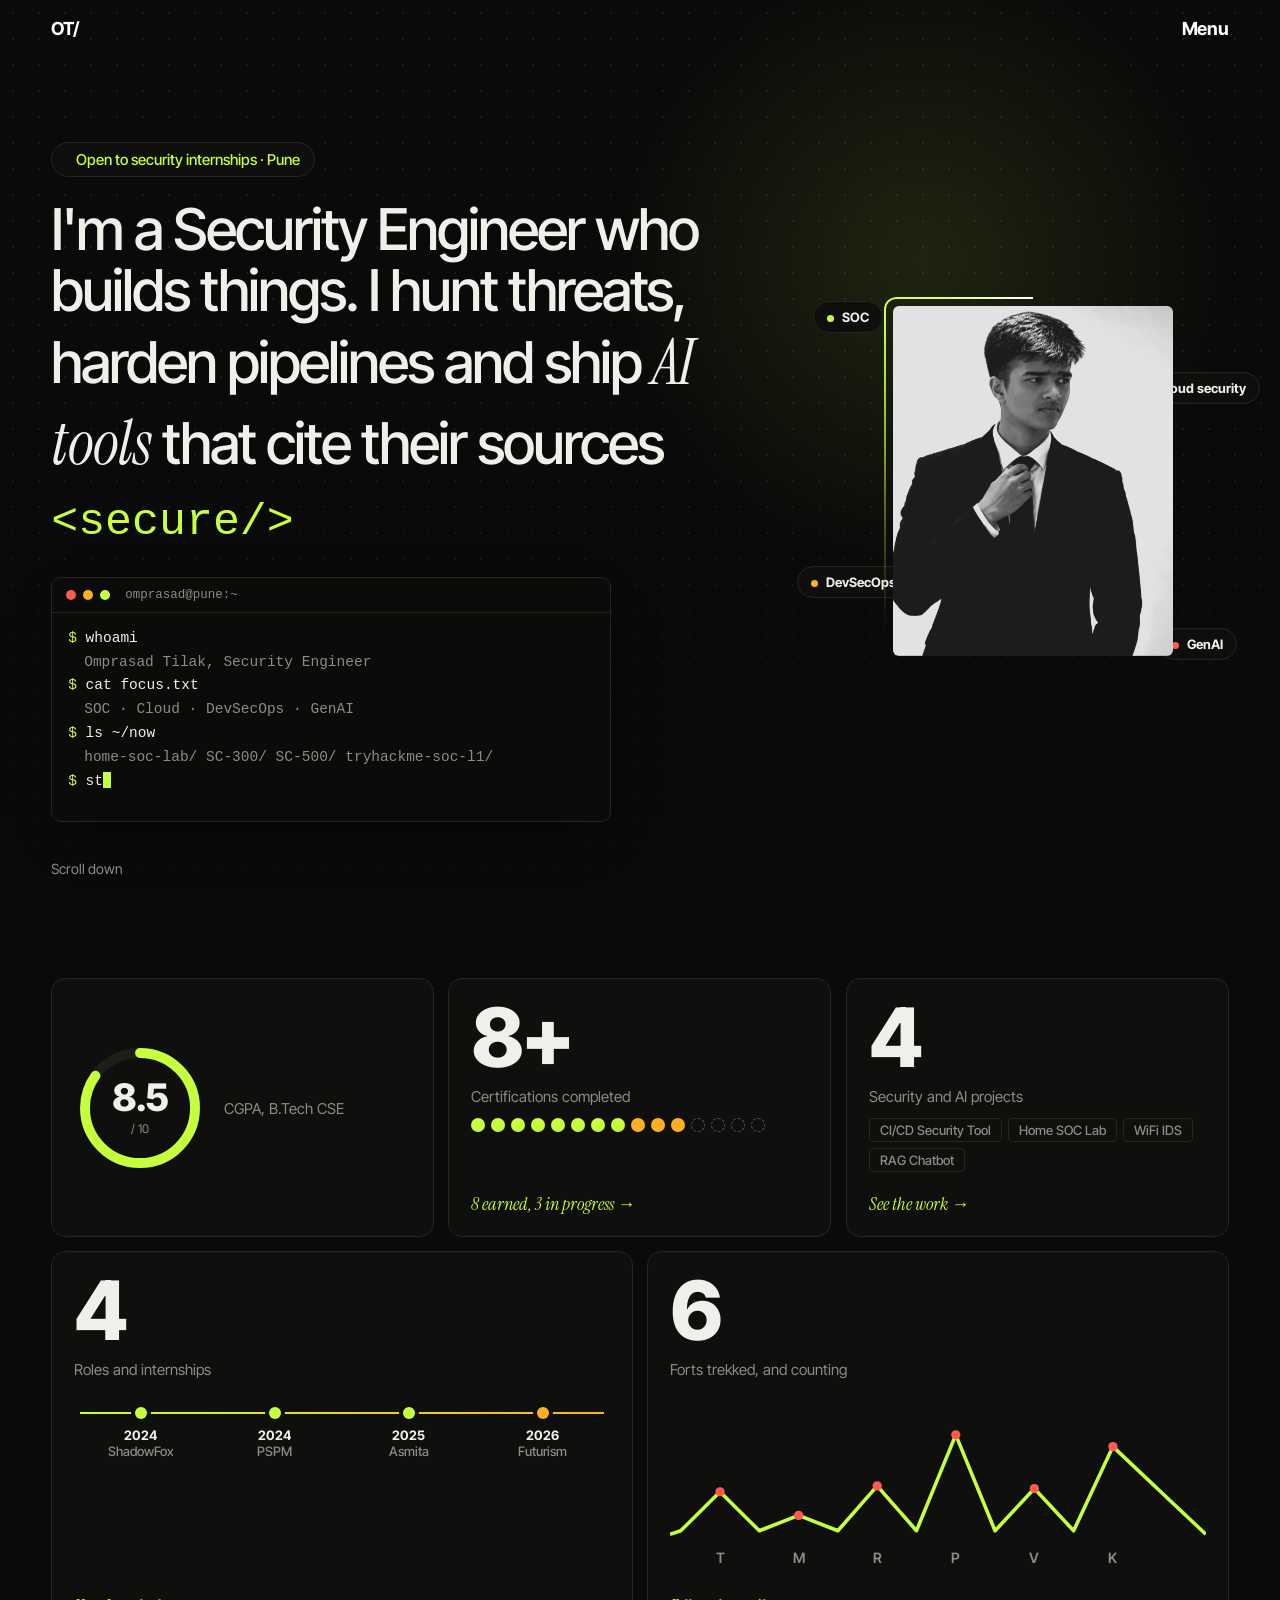
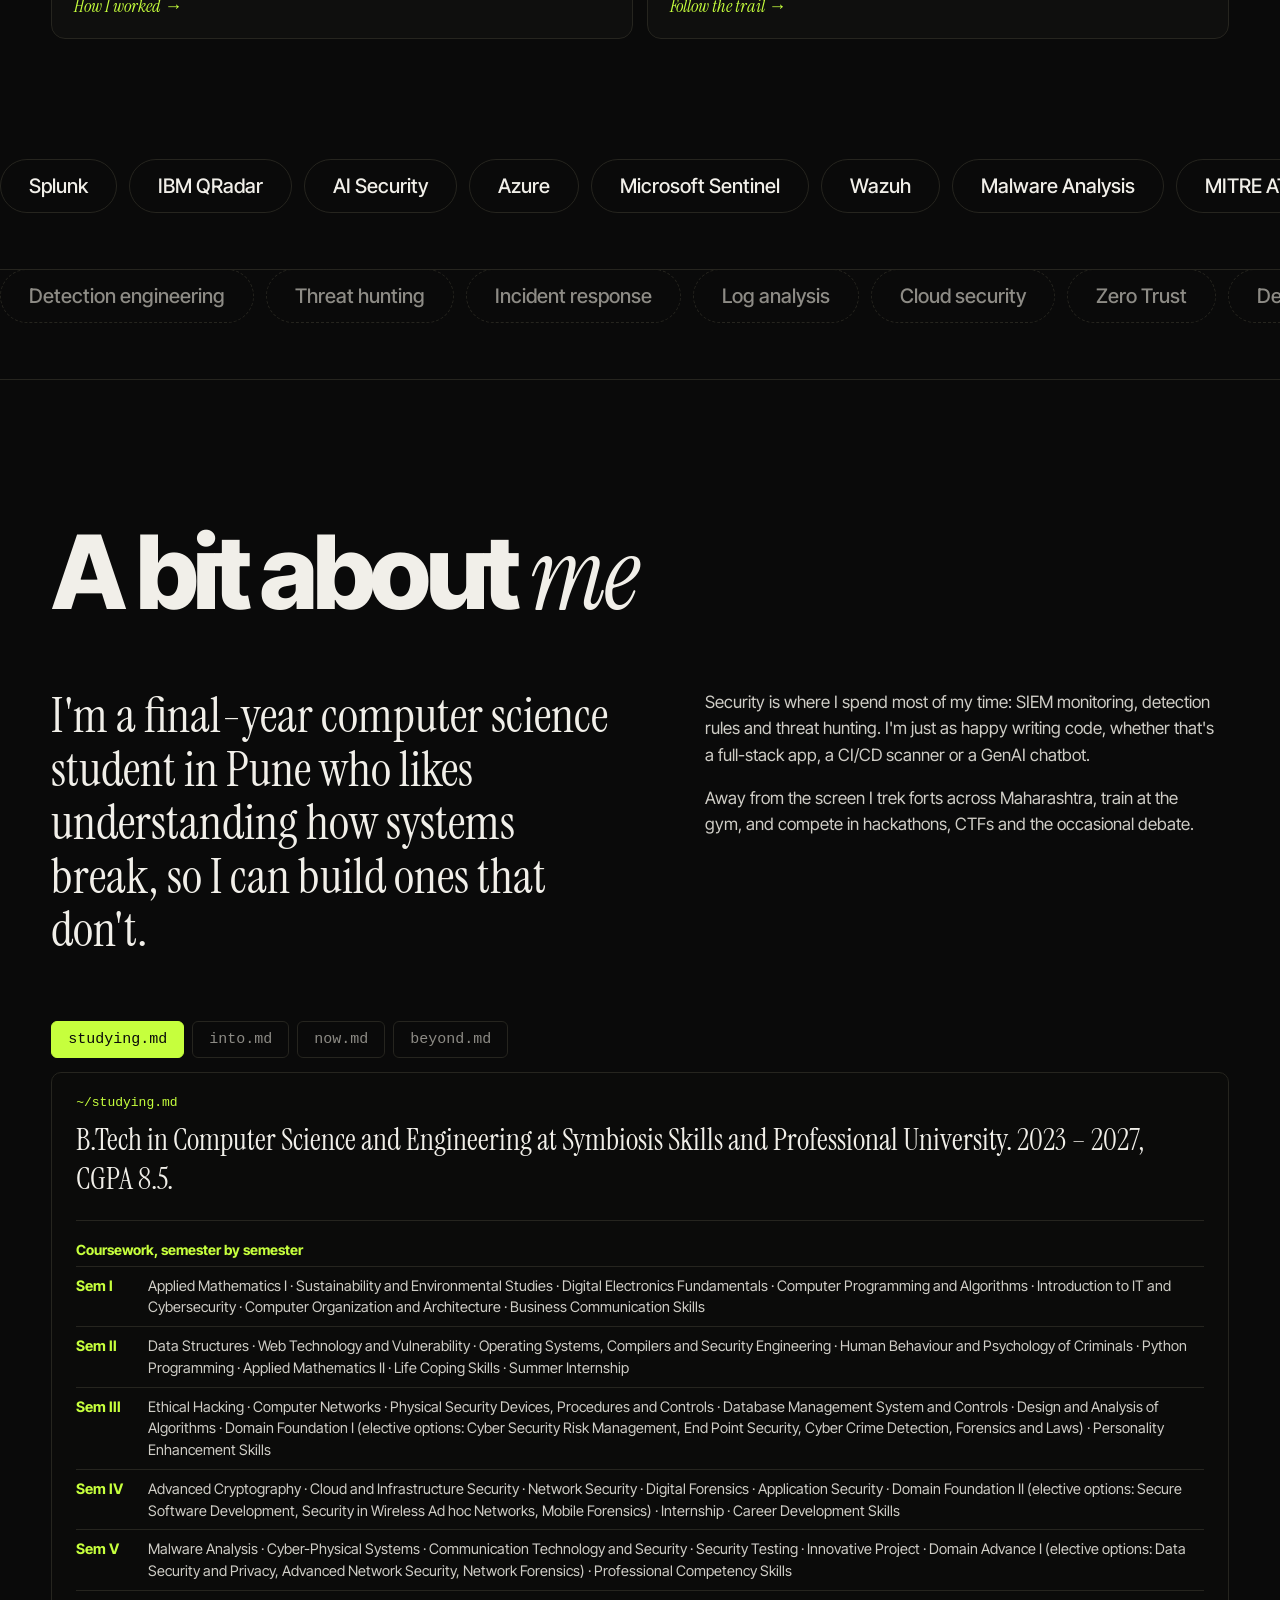
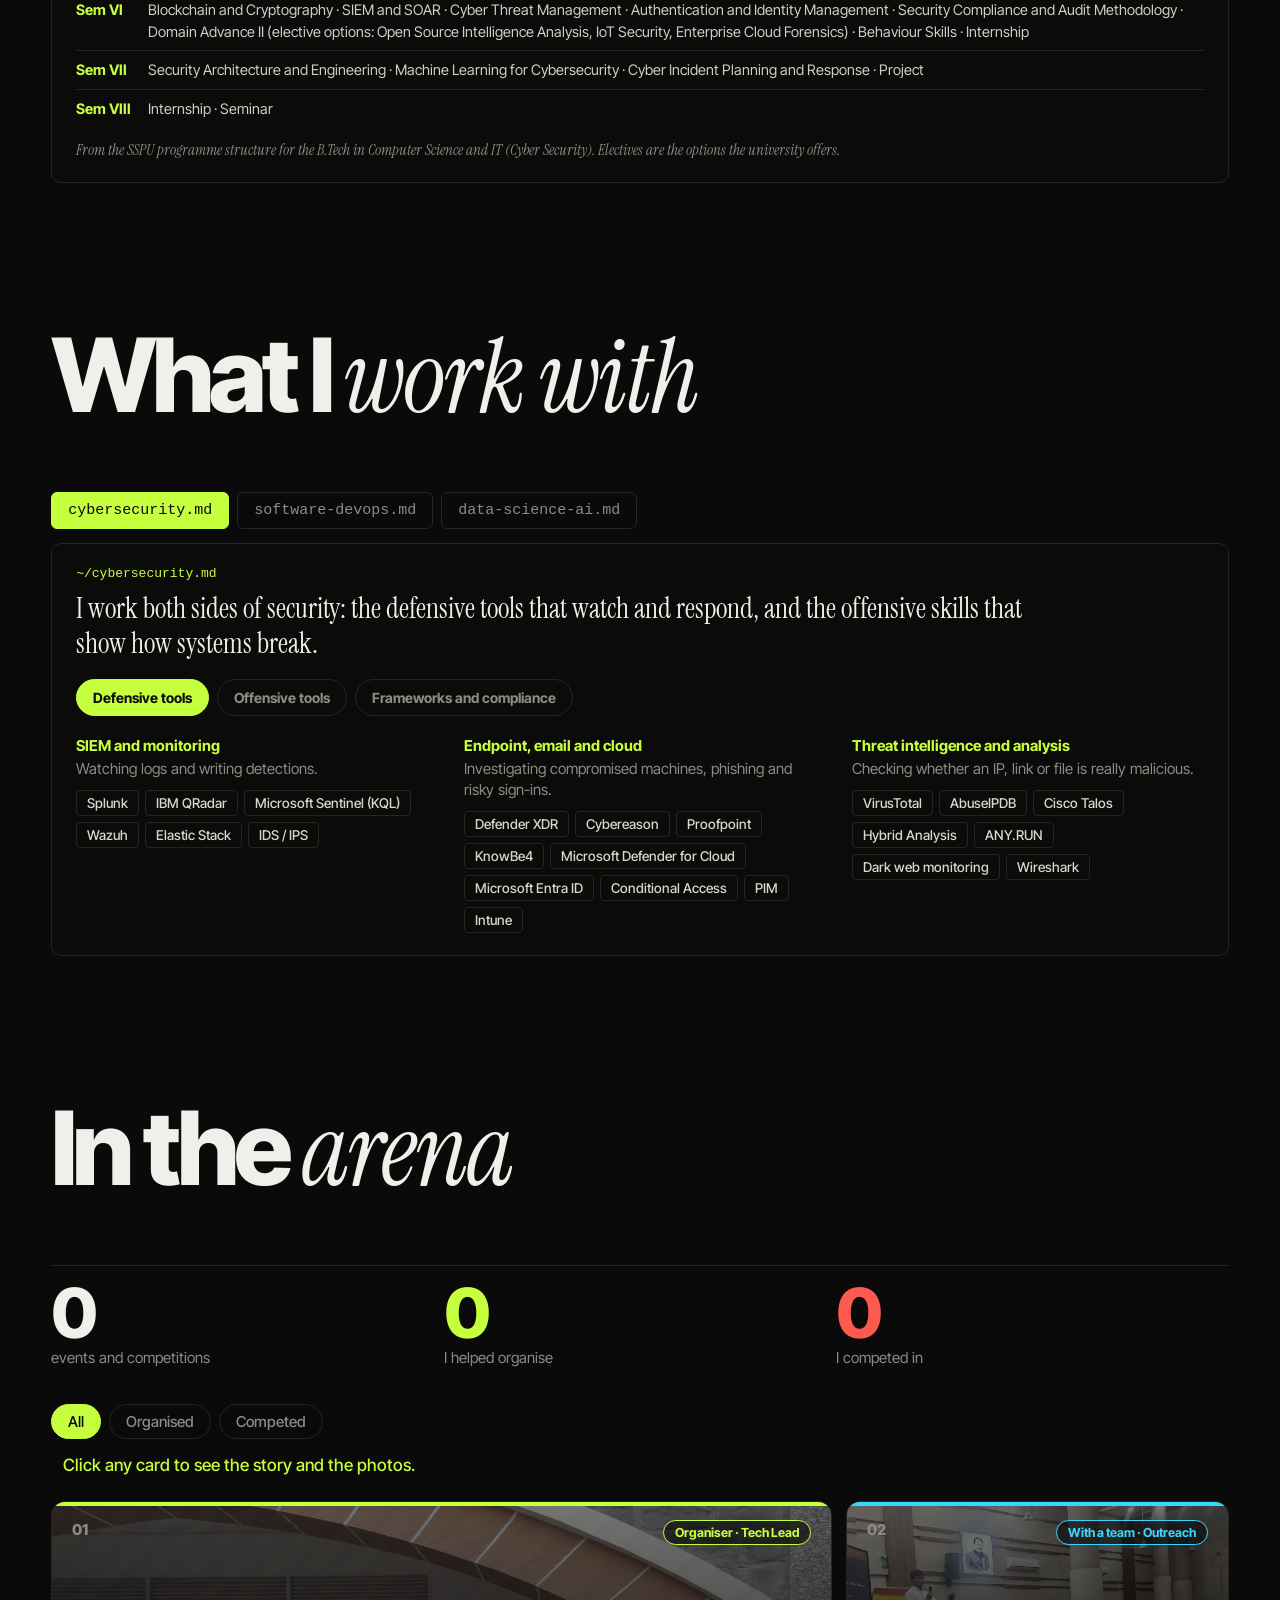
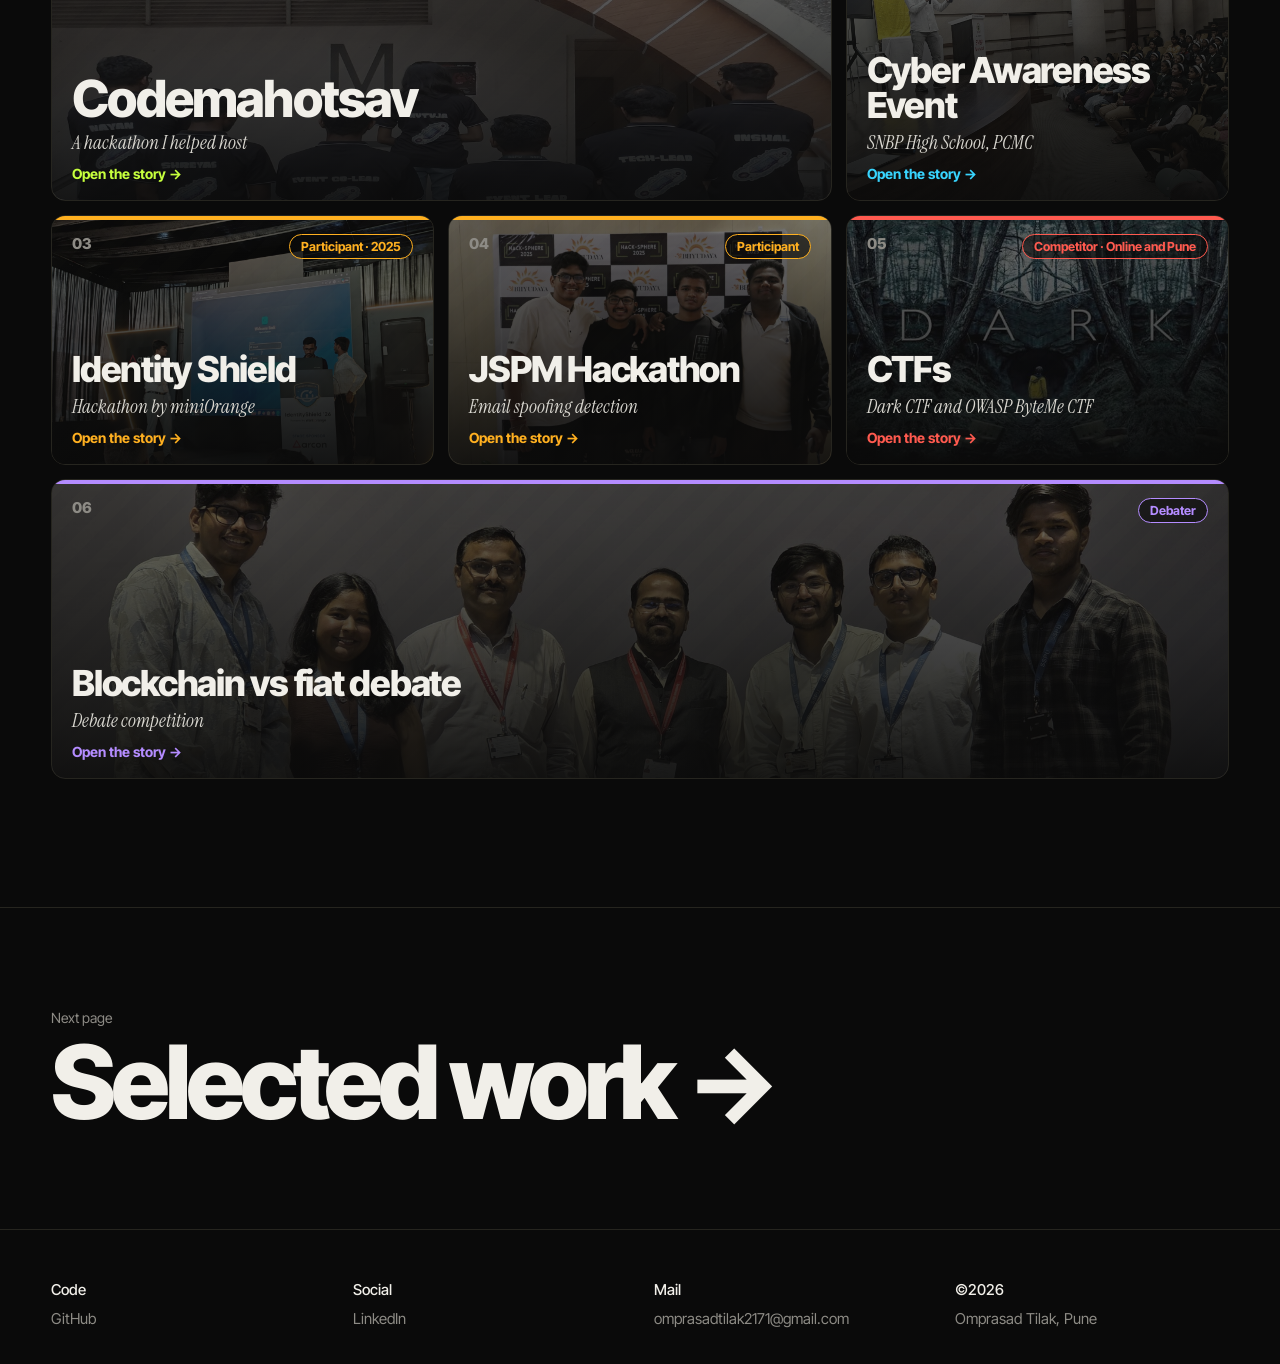
==== commit a8a86d9e: "final" ====
--- a/index.html
+++ b/index.html
@@ -6,6 +6,7 @@
 <meta name="theme-color" content="#0a0a0a">
 <meta name="description" content="Portfolio of Omprasad Tilak, cybersecurity analyst across SOC, cloud security, DevSecOps and applied AI.">
 <title>Omprasad Tilak | Cybersecurity Analyst</title>
+<link rel="icon" type="images/png" href="images/portrait.png">
 <link rel="preconnect" href="https://fonts.googleapis.com">
 <link rel="preconnect" href="https://fonts.gstatic.com" crossorigin>
 <link href="https://fonts.googleapis.com/css2?family=Inter+Tight:wght@400;500;700;800&family=Instrument+Serif:ital@0;1&display=swap" rel="stylesheet">
@@ -369,7 +370,7 @@
      {n:"OWASP ByteMe CTF 26",m:"OWASP PCCOE, Pune \u00b7 9 October 2026",d:"A Jeopardy-style capture-the-flag run by the OWASP Student Chapter and the Department of Computer Engineering at Pimpri Chinchwad College of Engineering, Pune. Challenges ranged from beginner-friendly to advanced, and flags were submitted through the CTF7 platform.",
       facts:[["Organiser","OWASP PCCOE \u00b7 Dept. of Computer Engineering"],["Format","Jeopardy, online and onsite at PCCOE"],["Platform","CTF7"],["Time","10:00 AM \u2013 6:00 PM IST"],["Team size","1\u20132 members"],["Prize pool","\u20b91,50,000+"]],
       cats:["OSINT","Web security","Cryptography","Digital forensics","Steganography","Reverse engineering","Binary exploitation","AI security","Miscellaneous"],solved:"",
-      img:["images/byteme-ctf-1.jpeg","images/byteme-ctf-2.jpeg"]}]},
+      img:["images/byteme-ctf-1.jpeg","images/byteme-ctf-2.png"]}]},
    {t:"Blockchain vs fiat debate",role:"Debater",g:"comp",c:"#b48cff",tag:"Debate competition",wide:1,pos:"center 40%",d:"Argued the case on blockchain-based currency against fiat, which meant digging into how trust, control and security work in both systems.",img:["images/debate-1.jpeg","images/debate-2.jpeg"]}
   ];
   var g=document.getElementById('evg'),d=document.getElementById('ad'),cur=0;
